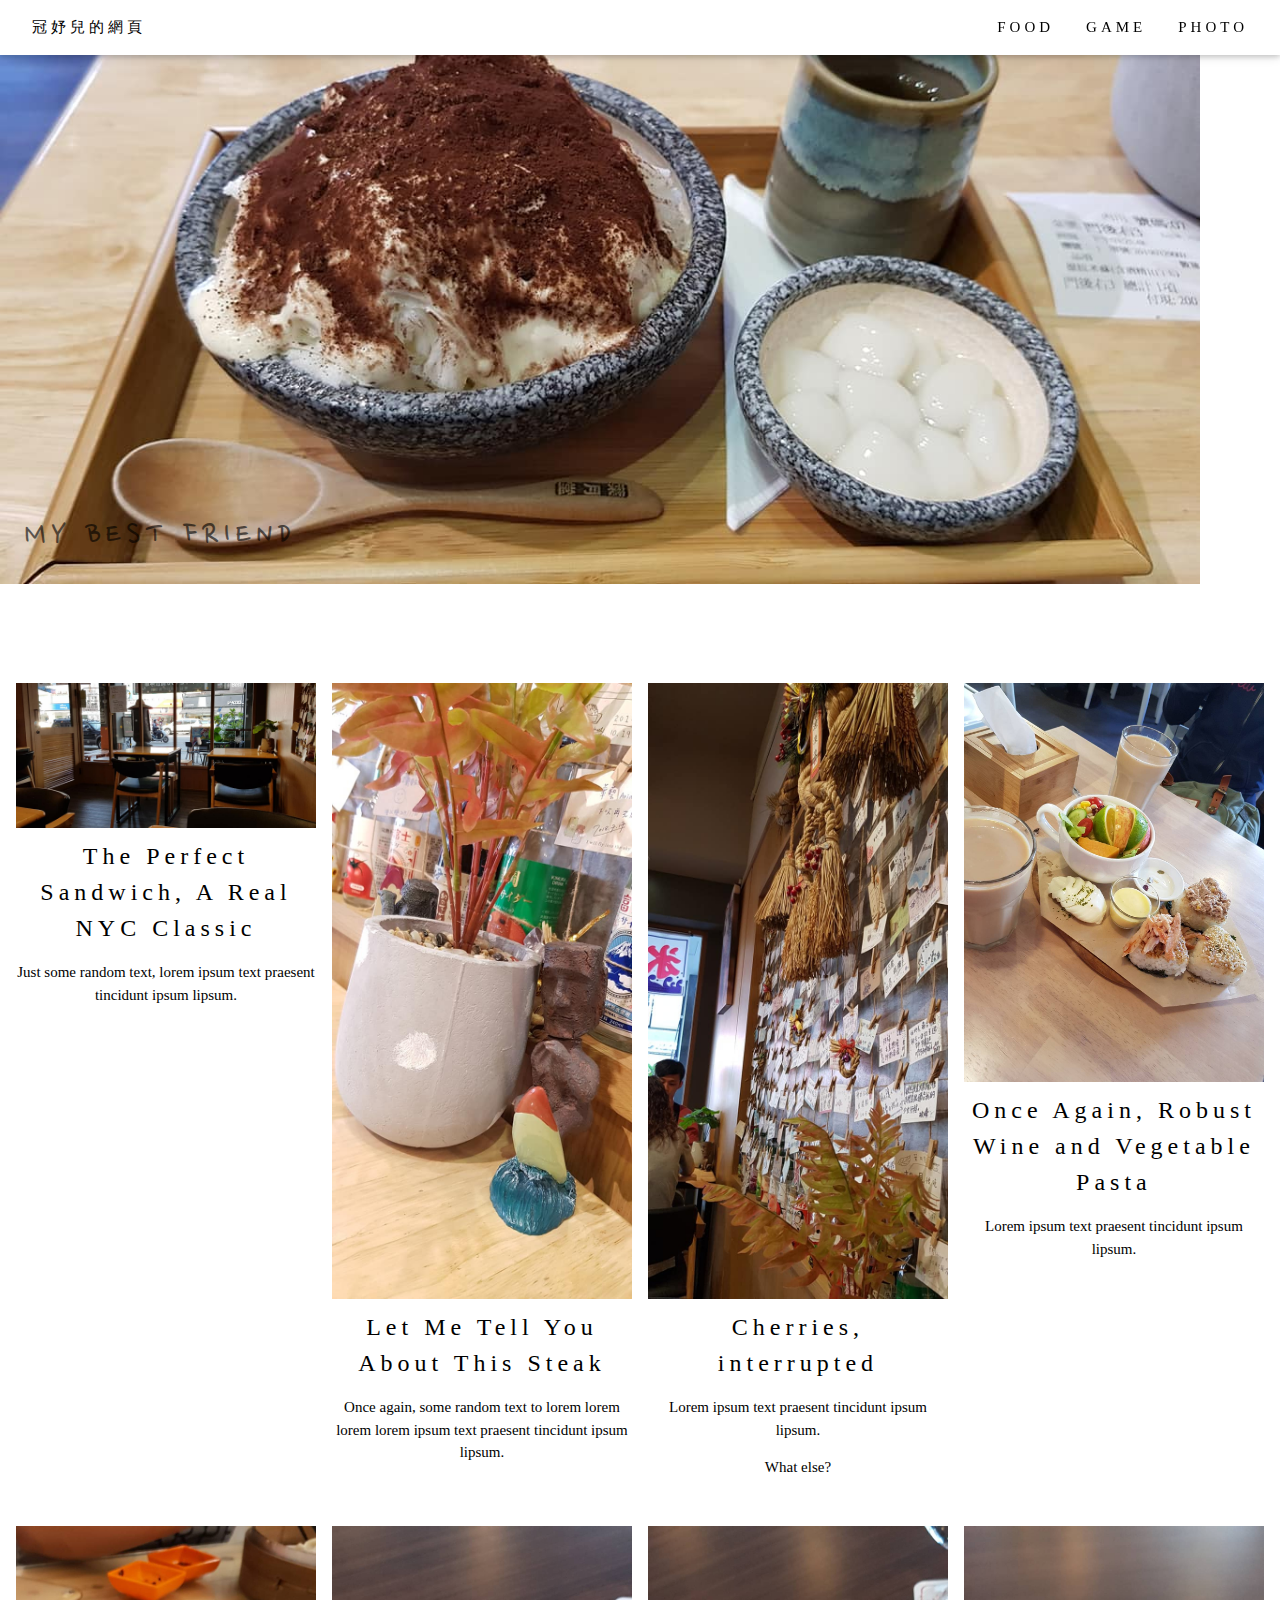
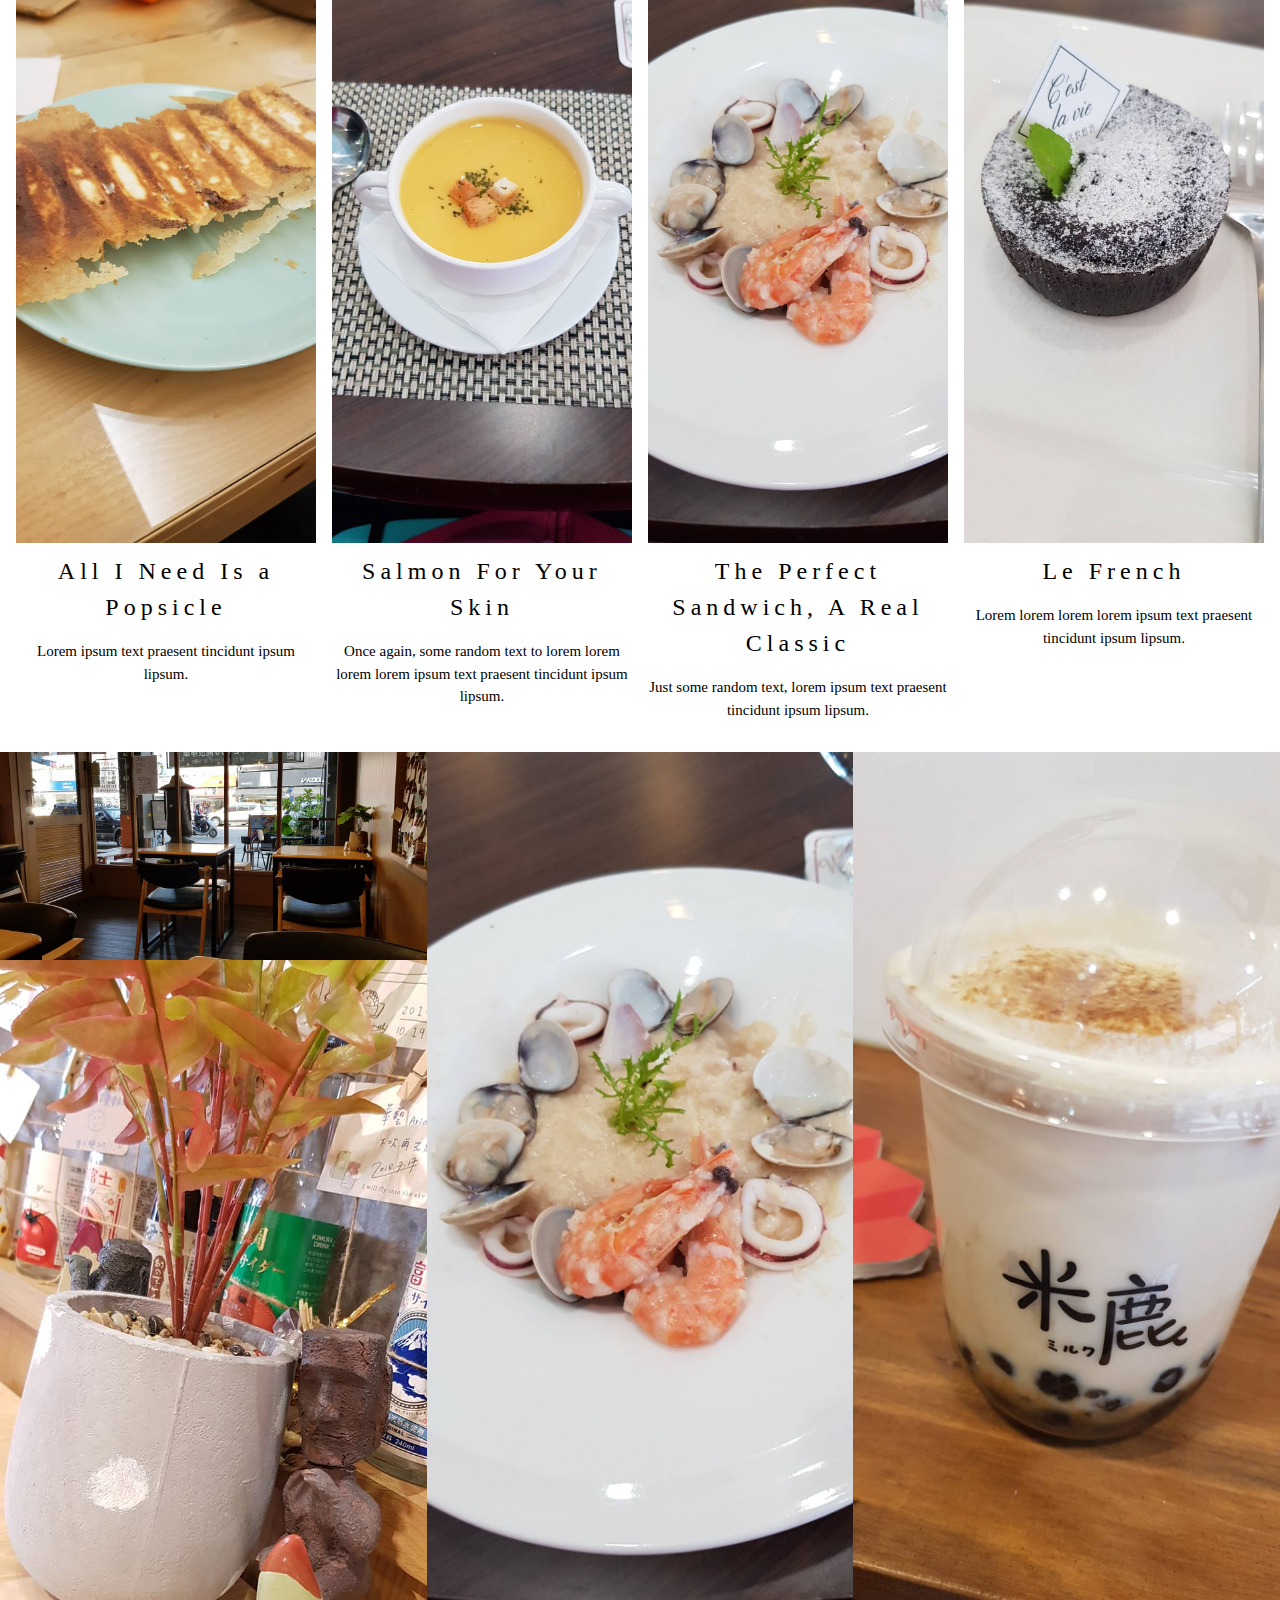
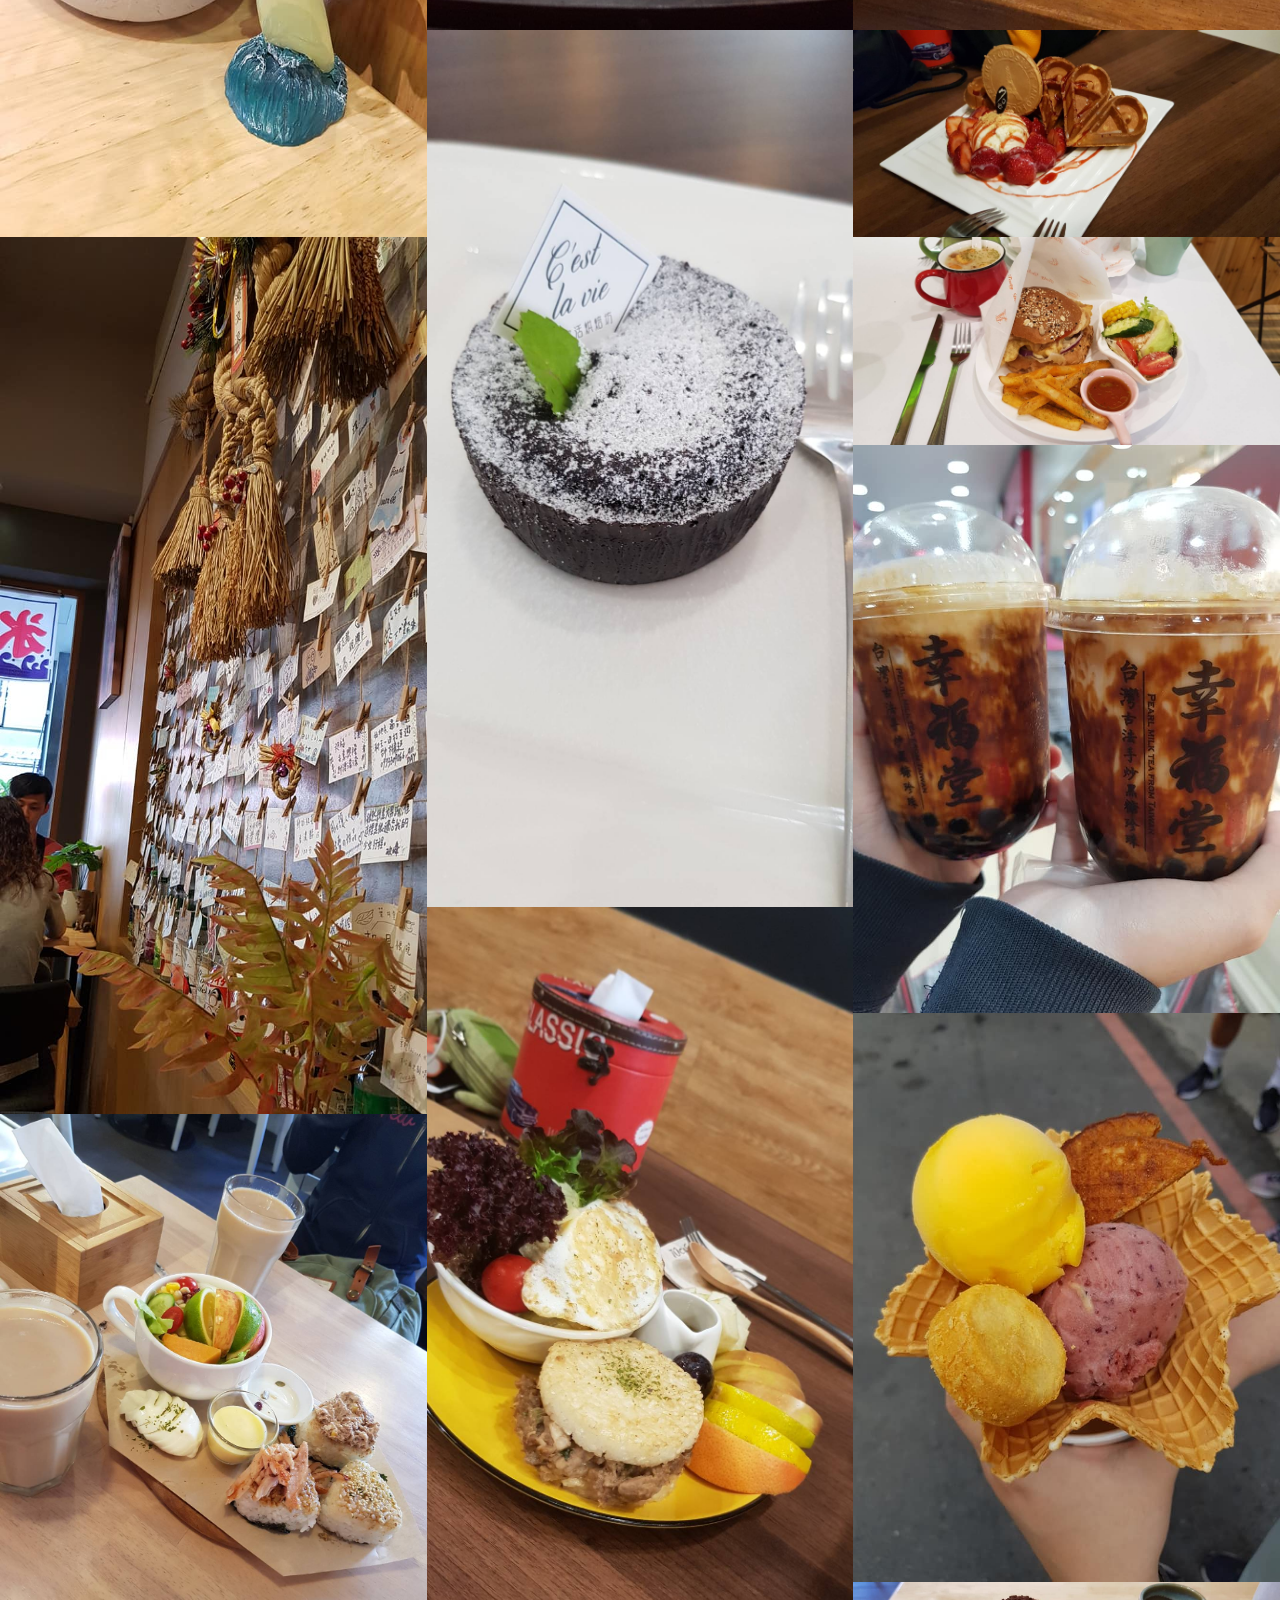
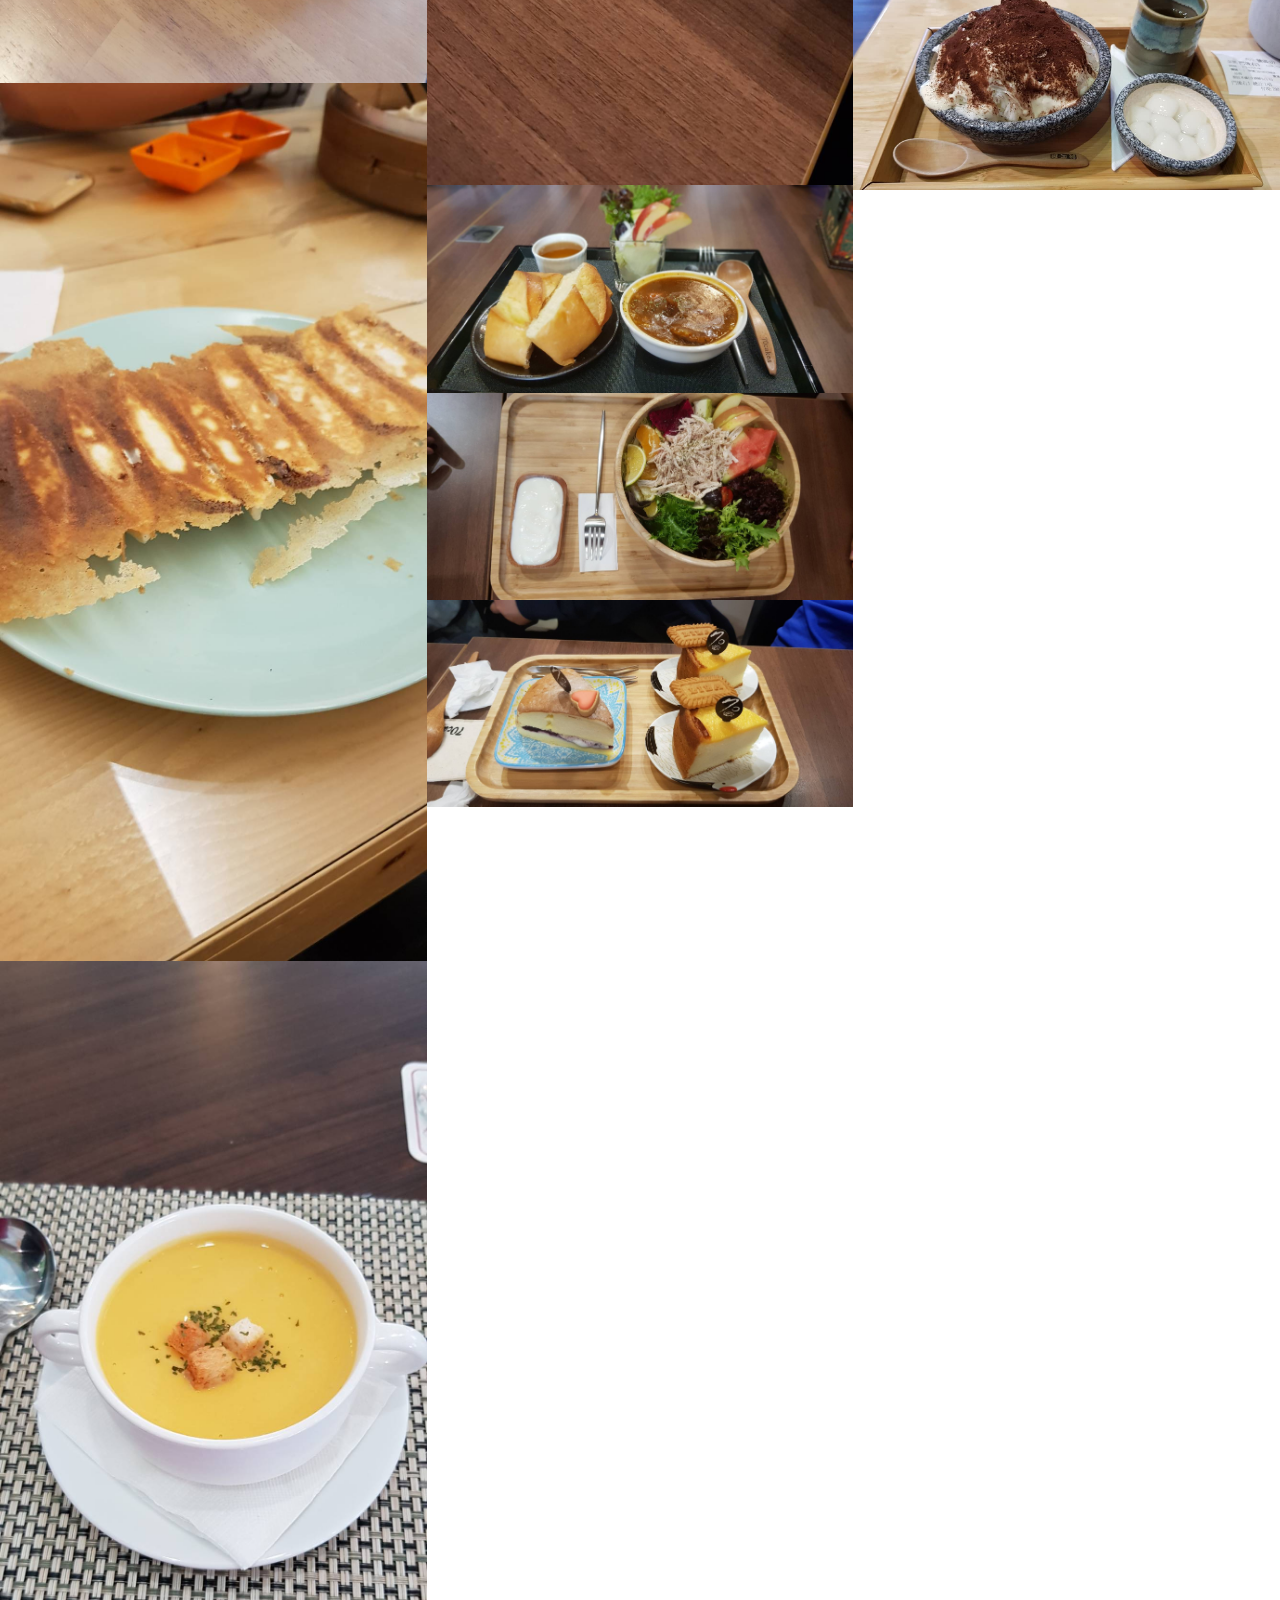
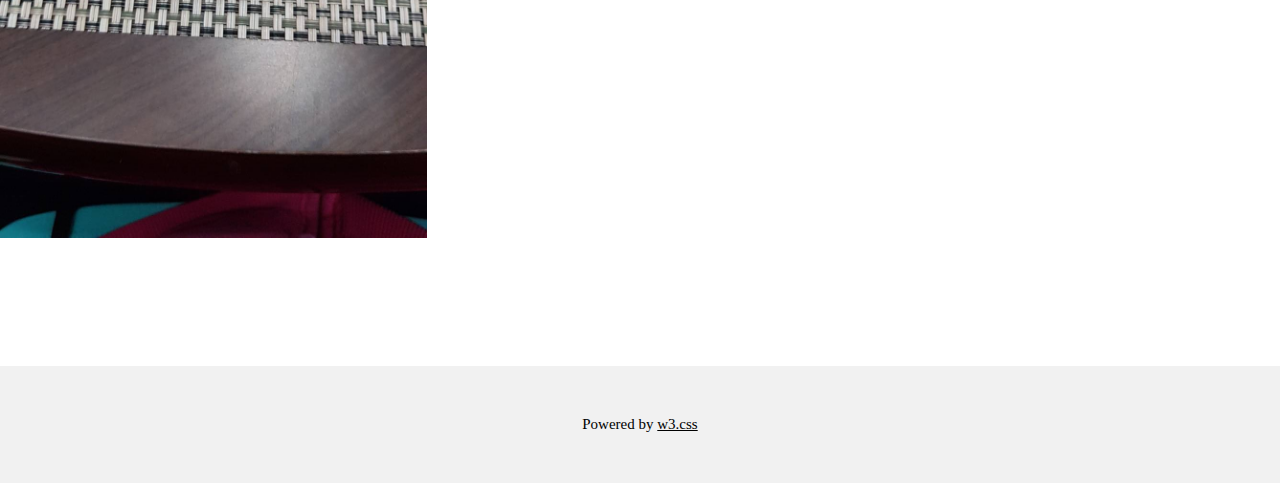
==== food.html @ 385ea684 "0604" ====
<!DOCTYPE html>
<html>
<title>冠妤兒的網頁</title>
<meta charset="UTF-8">
<meta name="viewport" content="width=device-width, initial-scale=1">
<link href="https://fonts.googleapis.com/css?family=Nanum+Pen+Script" rel="stylesheet">

<link rel="stylesheet" href="css/001.css">
<style>
    body {
        font-family: "Times New Roman", Georgia, Serif;
    }
    
    h1,
    h2,
    h3,
    h4,
    h5,
    h6 {
        font-family: "Playfair Display";
        letter-spacing: 5px;
    }
    
    h1 {
        font-family: 'Nanum Pen Script', cursive;
        font-size: 50px;
        text-transform: uppercase;
        text-align: left
    }
    
    h5 {
        font-family: 'Nanum Pen Script', cursive;
        font-size: 30px;
        text-transform: uppercase;
        text-align: left
    }
</style>

<body>

    <!-- Navbar (sit on top) -->
    <div class="w3-top">
        <div class="w3-bar w3-white w3-padding w3-card" style="letter-spacing:4px;">
            <a href="index.html" class="w3-bar-item w3-button">冠妤兒的網頁</a>
            <!-- Right-sided navbar links. Hide them on small screens -->
            <div class="w3-right w3-hide-small">
                <a href="tryw3css_templates_gourmet_catering.htm#about" class="w3-bar-item w3-button">FOOD</a>
                <a href="game.html" class="w3-bar-item w3-button">GAME</a>
                <a href="photo.html" class="w3-bar-item w3-button">PHOTO</a>
            </div>
        </div>
    </div>

    <!-- Header -->
    <header class="w3-display-container w3-content w3-wide" style="max-width:1600px;min-width:500px" id="home">
        <img class="w3-image" src="image/01.jpg" alt="my best friend" width="1200" height="600">
        <div class="w3-display-bottomleft w3-padding-large w3-opacity">
            <h1 class="w3-xxlarge">My best friend</h1>
        </div>
    </header>

    <!-- Overlay effect when opening sidebar on small screens -->
    <div class="w3-overlay w3-animate-opacity" onclick="w3_close()" style="cursor:pointer" title="close side menu" id="myOverlay"></div>

    <!-- !PAGE CONTENT! -->
    <div class="w3-main w3-content" style="max-width:1600px;margin-top:83px">


        <!-- First Photo Grid-->
        <div class="w3-row-padding w3-padding-16 w3-center" id="food">
            <div class="w3-quarter">
                <img src="image/03.jpg" alt="Sandwich" style="width:100%">
                <h3>The Perfect Sandwich, A Real NYC Classic</h3>
                <p>Just some random text, lorem ipsum text praesent tincidunt ipsum lipsum.</p>
            </div>
            <div class="w3-quarter">
                <img src="image/04.jpg" alt="Steak" style="width:100%">
                <h3>Let Me Tell You About This Steak</h3>
                <p>Once again, some random text to lorem lorem lorem lorem ipsum text praesent tincidunt ipsum lipsum.</p>
            </div>
            <div class="w3-quarter">
                <img src="image/05.jpg" alt="Cherries" style="width:100%">
                <h3>Cherries, interrupted</h3>
                <p>Lorem ipsum text praesent tincidunt ipsum lipsum.</p>
                <p>What else?</p>
            </div>
            <div class="w3-quarter">
                <img src="image/06.jpg" alt="Pasta and Wine" style="width:100%">
                <h3>Once Again, Robust Wine and Vegetable Pasta</h3>
                <p>Lorem ipsum text praesent tincidunt ipsum lipsum.</p>
            </div>
        </div>

        <!-- Second Photo Grid-->
        <div class="w3-row-padding w3-padding-16 w3-center">
            <div class="w3-quarter">
                <img src="image/07.jpg" alt="Popsicle" style="width:100%">
                <h3>All I Need Is a Popsicle</h3>
                <p>Lorem ipsum text praesent tincidunt ipsum lipsum.</p>
            </div>
            <div class="w3-quarter">
                <img src="image/09.jpg" alt="Salmon" style="width:100%">
                <h3>Salmon For Your Skin</h3>
                <p>Once again, some random text to lorem lorem lorem lorem ipsum text praesent tincidunt ipsum lipsum.</p>
            </div>
            <div class="w3-quarter">
                <img src="image/10.jpg" alt="Sandwich" style="width:100%">
                <h3>The Perfect Sandwich, A Real Classic</h3>
                <p>Just some random text, lorem ipsum text praesent tincidunt ipsum lipsum.</p>
            </div>
            <div class="w3-quarter">
                <img src="image/11.jpg" alt="Croissant" style="width:100%">
                <h3>Le French</h3>
                <p>Lorem lorem lorem lorem ipsum text praesent tincidunt ipsum lipsum.</p>
            </div>
        </div>


        <!-- Photo Grid -->
        <div class="w3-row" id="myGrid" style="margin-bottom:128px">
            <div class="w3-third">
                <img src="image/03.jpg" style="width:100%">
                <img src="image/04.jpg" style="width:100%">
                <img src="image/05.jpg" style="width:100%">
                <img src="image/06.jpg" style="width:100%">
                <img src="image/07.jpg" style="width:100%">
                <img src="image/09.jpg" style="width:100%">
            </div>

            <div class="w3-third">
                <img src="image/10.jpg" style="width:100%">
                <img src="image/11.jpg" style="width:100%">
                <img src="image/12.jpg" style="width:100%">
                <img src="image/13.jpg" style="width:100%">
                <img src="image/14.jpg" style="width:100%">
                <img src="image/15.jpg" style="width:100%">
            </div>

            <div class="w3-third">
                <img src="image/16.jpg" style="width:100%">
                <img src="image/17.jpg" style="width:100%">
                <img src="image/18.jpg" style="width:100%">
                <img src="image/2.jpg" style="width:100%">
                <img src="image/1.jpg" style="width:100%">
                <img src="image/01.jpg" style="width:100%">
            </div>
        </div>






        <!-- End page content -->
    </div>

    <!-- Footer -->
    <footer class="w3-center w3-light-grey w3-padding-32">
        <p>Powered by <a href="default.htm" title="W3.CSS" target="_blank" class="w3-hover-text-green">w3.css</a></p>
    </footer>

</body>

</html>
---- css/001.css ----
/* W3.CSS 4.10 February 2018 by Jan Egil and Borge Refsnes */

html {
    box-sizing: border-box
}

*,
*:before,
*:after {
    box-sizing: inherit
}


/* Extract from normalize.css by Nicolas Gallagher and Jonathan Neal git.io/normalize */

html {
    -ms-text-size-adjust: 100%;
    -webkit-text-size-adjust: 100%
}

body {
    margin: 0
}

article,
aside,
details,
figcaption,
figure,
footer,
header,
main,
menu,
nav,
section,
summary {
    display: block
}

audio,
canvas,
progress,
video {
    display: inline-block
}

progress {
    vertical-align: baseline
}

audio:not([controls]) {
    display: none;
    height: 0
}

[hidden],
template {
    display: none
}

a {
    background-color: transparent;
    -webkit-text-decoration-skip: objects
}

a:active,
a:hover {
    outline-width: 0
}

abbr[title] {
    border-bottom: none;
    text-decoration: underline;
    text-decoration: underline dotted
}

dfn {
    font-style: italic
}

mark {
    background: #ff0;
    color: #000
}

small {
    font-size: 80%
}

sub,
sup {
    font-size: 75%;
    line-height: 0;
    position: relative;
    vertical-align: baseline
}

sub {
    bottom: -0.25em
}

sup {
    top: -0.5em
}

figure {
    margin: 1em 40px
}

img {
    border-style: none
}

svg:not(:root) {
    overflow: hidden
}

code,
kbd,
pre,
samp {
    font-family: monospace, monospace;
    font-size: 1em
}

hr {
    box-sizing: content-box;
    height: 0;
    overflow: visible
}

button,
input,
select,
textarea {
    font: inherit;
    margin: 0
}

optgroup {
    font-weight: bold
}

button,
input {
    overflow: visible
}

button,
select {
    text-transform: none
}

button,
html [type=button],
[type=reset],
[type=submit] {
    -webkit-appearance: button
}

button::-moz-focus-inner,
[type=button]::-moz-focus-inner,
[type=reset]::-moz-focus-inner,
[type=submit]::-moz-focus-inner {
    border-style: none;
    padding: 0
}

button:-moz-focusring,
[type=button]:-moz-focusring,
[type=reset]:-moz-focusring,
[type=submit]:-moz-focusring {
    outline: 1px dotted ButtonText
}

fieldset {
    border: 1px solid #c0c0c0;
    margin: 0 2px;
    padding: .35em .625em .75em
}

legend {
    color: inherit;
    display: table;
    max-width: 100%;
    padding: 0;
    white-space: normal
}

textarea {
    overflow: auto
}

[type=checkbox],
[type=radio] {
    padding: 0
}

[type=number]::-webkit-inner-spin-button,
[type=number]::-webkit-outer-spin-button {
    height: auto
}

[type=search] {
    -webkit-appearance: textfield;
    outline-offset: -2px
}

[type=search]::-webkit-search-cancel-button,
[type=search]::-webkit-search-decoration {
    -webkit-appearance: none
}

::-webkit-input-placeholder {
    color: inherit;
    opacity: 0.54
}

::-webkit-file-upload-button {
    -webkit-appearance: button;
    font: inherit
}


/* End extract */

html,
body {
    font-family: Verdana, sans-serif;
    font-size: 15px;
    line-height: 1.5
}

html {
    overflow-x: hidden
}

h1 {
    font-size: 36px
}

h2 {
    font-size: 30px
}

h3 {
    font-size: 24px
}

h4 {
    font-size: 20px
}

h5 {
    font-size: 18px
}

h6 {
    font-size: 16px
}

.w3-serif {
    font-family: serif
}

h1,
h2,
h3,
h4,
h5,
h6 {
    font-family: "Segoe UI", Arial, sans-serif;
    font-weight: 400;
    margin: 10px 0
}

.w3-wide {
    letter-spacing: 4px
}

hr {
    border: 0;
    border-top: 1px solid #eee;
    margin: 20px 0
}

.w3-image {
    max-width: 100%;
    height: auto
}

img {
    vertical-align: middle
}

a {
    color: inherit
}

.w3-table,
.w3-table-all {
    border-collapse: collapse;
    border-spacing: 0;
    width: 100%;
    display: table
}

.w3-table-all {
    border: 1px solid #ccc
}

.w3-bordered tr,
.w3-table-all tr {
    border-bottom: 1px solid #ddd
}

.w3-striped tbody tr:nth-child(even) {
    background-color: #f1f1f1
}

.w3-table-all tr:nth-child(odd) {
    background-color: #fff
}

.w3-table-all tr:nth-child(even) {
    background-color: #f1f1f1
}

.w3-hoverable tbody tr:hover,
.w3-ul.w3-hoverable li:hover {
    background-color: #ccc
}

.w3-centered tr th,
.w3-centered tr td {
    text-align: center
}

.w3-table td,
.w3-table th,
.w3-table-all td,
.w3-table-all th {
    padding: 8px 8px;
    display: table-cell;
    text-align: left;
    vertical-align: top
}

.w3-table th:first-child,
.w3-table td:first-child,
.w3-table-all th:first-child,
.w3-table-all td:first-child {
    padding-left: 16px
}

.w3-btn,
.w3-button {
    border: none;
    display: inline-block;
    padding: 8px 16px;
    vertical-align: middle;
    overflow: hidden;
    text-decoration: none;
    color: inherit;
    background-color: inherit;
    text-align: center;
    cursor: pointer;
    white-space: nowrap
}

.w3-btn:hover {
    box-shadow: 0 8px 16px 0 rgba(0, 0, 0, 0.2), 0 6px 20px 0 rgba(0, 0, 0, 0.19)
}

.w3-btn,
.w3-button {
    -webkit-touch-callout: none;
    -webkit-user-select: none;
    -khtml-user-select: none;
    -moz-user-select: none;
    -ms-user-select: none;
    user-select: none
}

.w3-disabled,
.w3-btn:disabled,
.w3-button:disabled {
    cursor: not-allowed;
    opacity: 0.3
}

.w3-disabled *,
:disabled * {
    pointer-events: none
}

.w3-btn.w3-disabled:hover,
.w3-btn:disabled:hover {
    box-shadow: none
}

.w3-badge,
.w3-tag {
    background-color: #000;
    color: #fff;
    display: inline-block;
    padding-left: 8px;
    padding-right: 8px;
    text-align: center
}

.w3-badge {
    border-radius: 50%
}

.w3-ul {
    list-style-type: none;
    padding: 0;
    margin: 0
}

.w3-ul li {
    padding: 8px 16px;
    border-bottom: 1px solid #ddd
}

.w3-ul li:last-child {
    border-bottom: none
}

.w3-tooltip,
.w3-display-container {
    position: relative
}

.w3-tooltip .w3-text {
    display: none
}

.w3-tooltip:hover .w3-text {
    display: inline-block
}

.w3-ripple:active {
    opacity: 0.5
}

.w3-ripple {
    transition: opacity 0s
}

.w3-input {
    padding: 8px;
    display: block;
    border: none;
    border-bottom: 1px solid #ccc;
    width: 100%
}

.w3-select {
    padding: 9px 0;
    width: 100%;
    border: none;
    border-bottom: 1px solid #ccc
}

.w3-dropdown-click,
.w3-dropdown-hover {
    position: relative;
    display: inline-block;
    cursor: pointer
}

.w3-dropdown-hover:hover .w3-dropdown-content {
    display: block
}

.w3-dropdown-hover:first-child,
.w3-dropdown-click:hover {
    background-color: #ccc;
    color: #000
}

.w3-dropdown-hover:hover>.w3-button:first-child,
.w3-dropdown-click:hover>.w3-button:first-child {
    background-color: #ccc;
    color: #000
}

.w3-dropdown-content {
    cursor: auto;
    color: #000;
    background-color: #fff;
    display: none;
    position: absolute;
    min-width: 160px;
    margin: 0;
    padding: 0;
    z-index: 1
}

.w3-check,
.w3-radio {
    width: 24px;
    height: 24px;
    position: relative;
    top: 6px
}

.w3-sidebar {
    height: 100%;
    width: 200px;
    background-color: #fff;
    position: fixed!important;
    z-index: 1;
    overflow: auto
}

.w3-bar-block .w3-dropdown-hover,
.w3-bar-block .w3-dropdown-click {
    width: 100%
}

.w3-bar-block .w3-dropdown-hover .w3-dropdown-content,
.w3-bar-block .w3-dropdown-click .w3-dropdown-content {
    min-width: 100%
}

.w3-bar-block .w3-dropdown-hover .w3-button,
.w3-bar-block .w3-dropdown-click .w3-button {
    width: 100%;
    text-align: left;
    padding: 8px 16px
}

.w3-main,
#main {
    transition: margin-left .4s
}

.w3-modal {
    z-index: 3;
    display: none;
    padding-top: 100px;
    position: fixed;
    left: 0;
    top: 0;
    width: 100%;
    height: 100%;
    overflow: auto;
    background-color: rgb(0, 0, 0);
    background-color: rgba(0, 0, 0, 0.4)
}

.w3-modal-content {
    margin: auto;
    background-color: #fff;
    position: relative;
    padding: 0;
    outline: 0;
    width: 600px
}

.w3-bar {
    width: 100%;
    overflow: hidden
}

.w3-center .w3-bar {
    display: inline-block;
    width: auto
}

.w3-bar .w3-bar-item {
    padding: 8px 16px;
    float: left;
    width: auto;
    border: none;
    display: block;
    outline: 0
}

.w3-bar .w3-dropdown-hover,
.w3-bar .w3-dropdown-click {
    position: static;
    float: left
}

.w3-bar .w3-button {
    white-space: normal
}

.w3-bar-block .w3-bar-item {
    width: 100%;
    display: block;
    padding: 8px 16px;
    text-align: left;
    border: none;
    white-space: normal;
    float: none;
    outline: 0
}

.w3-bar-block.w3-center .w3-bar-item {
    text-align: center
}

.w3-block {
    display: block;
    width: 100%
}

.w3-responsive {
    display: block;
    overflow-x: auto
}

.w3-container:after,
.w3-container:before,
.w3-panel:after,
.w3-panel:before,
.w3-row:after,
.w3-row:before,
.w3-row-padding:after,
.w3-row-padding:before,
.w3-cell-row:before,
.w3-cell-row:after,
.w3-clear:after,
.w3-clear:before,
.w3-bar:before,
.w3-bar:after {
    content: "";
    display: table;
    clear: both
}

.w3-col,
.w3-half,
.w3-third,
.w3-twothird,
.w3-threequarter,
.w3-quarter {
    float: left;
    width: 100%
}

.w3-col.s1 {
    width: 8.33333%
}

.w3-col.s2 {
    width: 16.66666%
}

.w3-col.s3 {
    width: 24.99999%
}

.w3-col.s4 {
    width: 33.33333%
}

.w3-col.s5 {
    width: 41.66666%
}

.w3-col.s6 {
    width: 49.99999%
}

.w3-col.s7 {
    width: 58.33333%
}

.w3-col.s8 {
    width: 66.66666%
}

.w3-col.s9 {
    width: 74.99999%
}

.w3-col.s10 {
    width: 83.33333%
}

.w3-col.s11 {
    width: 91.66666%
}

.w3-col.s12 {
    width: 99.99999%
}

@media (min-width:601px) {
    .w3-col.m1 {
        width: 8.33333%
    }
    .w3-col.m2 {
        width: 16.66666%
    }
    .w3-col.m3,
    .w3-quarter {
        width: 24.99999%
    }
    .w3-col.m4,
    .w3-third {
        width: 33.33333%
    }
    .w3-col.m5 {
        width: 41.66666%
    }
    .w3-col.m6,
    .w3-half {
        width: 49.99999%
    }
    .w3-col.m7 {
        width: 58.33333%
    }
    .w3-col.m8,
    .w3-twothird {
        width: 66.66666%
    }
    .w3-col.m9,
    .w3-threequarter {
        width: 74.99999%
    }
    .w3-col.m10 {
        width: 83.33333%
    }
    .w3-col.m11 {
        width: 91.66666%
    }
    .w3-col.m12 {
        width: 99.99999%
    }
}

@media (min-width:993px) {
    .w3-col.l1 {
        width: 8.33333%
    }
    .w3-col.l2 {
        width: 16.66666%
    }
    .w3-col.l3 {
        width: 24.99999%
    }
    .w3-col.l4 {
        width: 33.33333%
    }
    .w3-col.l5 {
        width: 41.66666%
    }
    .w3-col.l6 {
        width: 49.99999%
    }
    .w3-col.l7 {
        width: 58.33333%
    }
    .w3-col.l8 {
        width: 66.66666%
    }
    .w3-col.l9 {
        width: 74.99999%
    }
    .w3-col.l10 {
        width: 83.33333%
    }
    .w3-col.l11 {
        width: 91.66666%
    }
    .w3-col.l12 {
        width: 99.99999%
    }
}

.w3-content {
    max-width: 980px;
    margin: auto
}

.w3-rest {
    overflow: hidden
}

.w3-cell-row {
    display: table;
    width: 100%
}

.w3-cell {
    display: table-cell
}

.w3-cell-top {
    vertical-align: top
}

.w3-cell-middle {
    vertical-align: middle
}

.w3-cell-bottom {
    vertical-align: bottom
}

.w3-hide {
    display: none!important
}

.w3-show-block,
.w3-show {
    display: block!important
}

.w3-show-inline-block {
    display: inline-block!important
}

@media (max-width:600px) {
    .w3-modal-content {
        margin: 0 10px;
        width: auto!important
    }
    .w3-modal {
        padding-top: 30px
    }
    .w3-dropdown-hover.w3-mobile .w3-dropdown-content,
    .w3-dropdown-click.w3-mobile .w3-dropdown-content {
        position: relative
    }
    .w3-hide-small {
        display: none!important
    }
    .w3-mobile {
        display: block;
        width: 100%!important
    }
    .w3-bar-item.w3-mobile,
    .w3-dropdown-hover.w3-mobile,
    .w3-dropdown-click.w3-mobile {
        text-align: center
    }
    .w3-dropdown-hover.w3-mobile,
    .w3-dropdown-hover.w3-mobile .w3-btn,
    .w3-dropdown-hover.w3-mobile .w3-button,
    .w3-dropdown-click.w3-mobile,
    .w3-dropdown-click.w3-mobile .w3-btn,
    .w3-dropdown-click.w3-mobile .w3-button {
        width: 100%
    }
}

@media (max-width:768px) {
    .w3-modal-content {
        width: 500px
    }
    .w3-modal {
        padding-top: 50px
    }
}

@media (min-width:993px) {
    .w3-modal-content {
        width: 900px
    }
    .w3-hide-large {
        display: none!important
    }
    .w3-sidebar.w3-collapse {
        display: block!important
    }
}

@media (max-width:992px) and (min-width:601px) {
    .w3-hide-medium {
        display: none!important
    }
}

@media (max-width:992px) {
    .w3-sidebar.w3-collapse {
        display: none
    }
    .w3-main {
        margin-left: 0!important;
        margin-right: 0!important
    }
}

.w3-top,
.w3-bottom {
    position: fixed;
    width: 100%;
    z-index: 1
}

.w3-top {
    top: 0
}

.w3-bottom {
    bottom: 0
}

.w3-overlay {
    position: fixed;
    display: none;
    width: 100%;
    height: 100%;
    top: 0;
    left: 0;
    right: 0;
    bottom: 0;
    background-color: rgba(0, 0, 0, 0.5);
    z-index: 2
}

.w3-display-topleft {
    position: absolute;
    left: 0;
    top: 0
}

.w3-display-topright {
    position: absolute;
    right: 0;
    top: 0
}

.w3-display-bottomleft {
    position: absolute;
    left: 0;
    bottom: 0
}

.w3-display-bottomright {
    position: absolute;
    right: 0;
    bottom: 0
}

.w3-display-middle {
    position: absolute;
    top: 50%;
    left: 50%;
    transform: translate(-50%, -50%);
    -ms-transform: translate(-50%, -50%)
}

.w3-display-left {
    position: absolute;
    top: 50%;
    left: 0%;
    transform: translate(0%, -50%);
    -ms-transform: translate(-0%, -50%)
}

.w3-display-right {
    position: absolute;
    top: 50%;
    right: 0%;
    transform: translate(0%, -50%);
    -ms-transform: translate(0%, -50%)
}

.w3-display-topmiddle {
    position: absolute;
    left: 50%;
    top: 0;
    transform: translate(-50%, 0%);
    -ms-transform: translate(-50%, 0%)
}

.w3-display-bottommiddle {
    position: absolute;
    left: 50%;
    bottom: 0;
    transform: translate(-50%, 0%);
    -ms-transform: translate(-50%, 0%)
}

.w3-display-container:hover .w3-display-hover {
    display: block
}

.w3-display-container:hover span.w3-display-hover {
    display: inline-block
}

.w3-display-hover {
    display: none
}

.w3-display-position {
    position: absolute
}

.w3-circle {
    border-radius: 50%
}

.w3-round-small {
    border-radius: 2px
}

.w3-round,
.w3-round-medium {
    border-radius: 4px
}

.w3-round-large {
    border-radius: 8px
}

.w3-round-xlarge {
    border-radius: 16px
}

.w3-round-xxlarge {
    border-radius: 32px
}

.w3-row-padding,
.w3-row-padding>.w3-half,
.w3-row-padding>.w3-third,
.w3-row-padding>.w3-twothird,
.w3-row-padding>.w3-threequarter,
.w3-row-padding>.w3-quarter,
.w3-row-padding>.w3-col {
    padding: 0 8px
}

.w3-container,
.w3-panel {
    padding: 0.01em 16px
}

.w3-panel {
    margin-top: 16px;
    margin-bottom: 16px
}

.w3-code,
.w3-codespan {
    font-family: Consolas, "courier new";
    font-size: 16px
}

.w3-code {
    width: auto;
    background-color: #fff;
    padding: 8px 12px;
    border-left: 4px solid #4CAF50;
    word-wrap: break-word
}

.w3-codespan {
    color: crimson;
    background-color: #f1f1f1;
    padding-left: 4px;
    padding-right: 4px;
    font-size: 110%
}

.w3-card,
.w3-card-2 {
    box-shadow: 0 2px 5px 0 rgba(0, 0, 0, 0.16), 0 2px 10px 0 rgba(0, 0, 0, 0.12)
}

.w3-card-4,
.w3-hover-shadow:hover {
    box-shadow: 0 4px 10px 0 rgba(0, 0, 0, 0.2), 0 4px 20px 0 rgba(0, 0, 0, 0.19)
}

.w3-spin {
    animation: w3-spin 2s infinite linear
}

@keyframes w3-spin {
    0% {
        transform: rotate(0deg)
    }
    100% {
        transform: rotate(359deg)
    }
}

.w3-animate-fading {
    animation: fading 10s infinite
}

@keyframes fading {
    0% {
        opacity: 0
    }
    50% {
        opacity: 1
    }
    100% {
        opacity: 0
    }
}

.w3-animate-opacity {
    animation: opac 0.8s
}

@keyframes opac {
    from {
        opacity: 0
    }
    to {
        opacity: 1
    }
}

.w3-animate-top {
    position: relative;
    animation: animatetop 0.4s
}

@keyframes animatetop {
    from {
        top: -300px;
        opacity: 0
    }
    to {
        top: 0;
        opacity: 1
    }
}

.w3-animate-left {
    position: relative;
    animation: animateleft 0.4s
}

@keyframes animateleft {
    from {
        left: -300px;
        opacity: 0
    }
    to {
        left: 0;
        opacity: 1
    }
}

.w3-animate-right {
    position: relative;
    animation: animateright 0.4s
}

@keyframes animateright {
    from {
        right: -300px;
        opacity: 0
    }
    to {
        right: 0;
        opacity: 1
    }
}

.w3-animate-bottom {
    position: relative;
    animation: animatebottom 0.4s
}

@keyframes animatebottom {
    from {
        bottom: -300px;
        opacity: 0
    }
    to {
        bottom: 0;
        opacity: 1
    }
}

.w3-animate-zoom {
    animation: animatezoom 0.6s
}

@keyframes animatezoom {
    from {
        transform: scale(0)
    }
    to {
        transform: scale(1)
    }
}

.w3-animate-input {
    transition: width 0.4s ease-in-out
}

.w3-animate-input:focus {
    width: 100%!important
}

.w3-opacity,
.w3-hover-opacity:hover {
    opacity: 0.60
}

.w3-opacity-off,
.w3-hover-opacity-off:hover {
    opacity: 1
}

.w3-opacity-max {
    opacity: 0.25
}

.w3-opacity-min {
    opacity: 0.75
}

.w3-greyscale-max,
.w3-grayscale-max,
.w3-hover-greyscale:hover,
.w3-hover-grayscale:hover {
    filter: grayscale(100%)
}

.w3-greyscale,
.w3-grayscale {
    filter: grayscale(75%)
}

.w3-greyscale-min,
.w3-grayscale-min {
    filter: grayscale(50%)
}

.w3-sepia {
    filter: sepia(75%)
}

.w3-sepia-max,
.w3-hover-sepia:hover {
    filter: sepia(100%)
}

.w3-sepia-min {
    filter: sepia(50%)
}

.w3-tiny {
    font-size: 10px!important
}

.w3-small {
    font-size: 12px!important
}

.w3-medium {
    font-size: 15px!important
}

.w3-large {
    font-size: 18px!important
}

.w3-xlarge {
    font-size: 24px!important
}

.w3-xxlarge {
    font-size: 36px!important
}

.w3-xxxlarge {
    font-size: 48px!important
}

.w3-jumbo {
    font-size: 64px!important
}

.w3-left-align {
    text-align: left!important
}

.w3-right-align {
    text-align: right!important
}

.w3-justify {
    text-align: justify!important
}

.w3-center {
    text-align: center!important
}

.w3-border-0 {
    border: 0!important
}

.w3-border {
    border: 1px solid #ccc!important
}

.w3-border-top {
    border-top: 1px solid #ccc!important
}

.w3-border-bottom {
    border-bottom: 1px solid #ccc!important
}

.w3-border-left {
    border-left: 1px solid #ccc!important
}

.w3-border-right {
    border-right: 1px solid #ccc!important
}

.w3-topbar {
    border-top: 6px solid #ccc!important
}

.w3-bottombar {
    border-bottom: 6px solid #ccc!important
}

.w3-leftbar {
    border-left: 6px solid #ccc!important
}

.w3-rightbar {
    border-right: 6px solid #ccc!important
}

.w3-section,
.w3-code {
    margin-top: 16px!important;
    margin-bottom: 16px!important
}

.w3-margin {
    margin: 16px!important
}

.w3-margin-top {
    margin-top: 16px!important
}

.w3-margin-bottom {
    margin-bottom: 16px!important
}

.w3-margin-left {
    margin-left: 16px!important
}

.w3-margin-right {
    margin-right: 16px!important
}

.w3-padding-small {
    padding: 4px 8px!important
}

.w3-padding {
    padding: 8px 16px!important
}

.w3-padding-large {
    padding: 12px 24px!important
}

.w3-padding-16 {
    padding-top: 16px!important;
    padding-bottom: 16px!important
}

.w3-padding-24 {
    padding-top: 24px!important;
    padding-bottom: 24px!important
}

.w3-padding-32 {
    padding-top: 32px!important;
    padding-bottom: 32px!important
}

.w3-padding-48 {
    padding-top: 48px!important;
    padding-bottom: 48px!important
}

.w3-padding-64 {
    padding-top: 64px!important;
    padding-bottom: 64px!important
}

.w3-left {
    float: left!important
}

.w3-right {
    float: right!important
}

.w3-button:hover {
    color: #000!important;
    background-color: #ccc!important
}

.w3-transparent,
.w3-hover-none:hover {
    background-color: transparent!important
}

.w3-hover-none:hover {
    box-shadow: none!important
}


/* Colors */

.w3-amber,
.w3-hover-amber:hover {
    color: #000!important;
    background-color: #ffc107!important
}

.w3-aqua,
.w3-hover-aqua:hover {
    color: #000!important;
    background-color: #00ffff!important
}

.w3-blue,
.w3-hover-blue:hover {
    color: #fff!important;
    background-color: #2196F3!important
}

.w3-light-blue,
.w3-hover-light-blue:hover {
    color: #000!important;
    background-color: #87CEEB!important
}

.w3-brown,
.w3-hover-brown:hover {
    color: #fff!important;
    background-color: #795548!important
}

.w3-cyan,
.w3-hover-cyan:hover {
    color: #000!important;
    background-color: #00bcd4!important
}

.w3-blue-grey,
.w3-hover-blue-grey:hover,
.w3-blue-gray,
.w3-hover-blue-gray:hover {
    color: #fff!important;
    background-color: #607d8b!important
}

.w3-green,
.w3-hover-green:hover {
    color: #fff!important;
    background-color: #4CAF50!important
}

.w3-light-green,
.w3-hover-light-green:hover {
    color: #000!important;
    background-color: #8bc34a!important
}

.w3-indigo,
.w3-hover-indigo:hover {
    color: #fff!important;
    background-color: #3f51b5!important
}

.w3-khaki,
.w3-hover-khaki:hover {
    color: #000!important;
    background-color: #f0e68c!important
}

.w3-lime,
.w3-hover-lime:hover {
    color: #000!important;
    background-color: #cddc39!important
}

.w3-orange,
.w3-hover-orange:hover {
    color: #000!important;
    background-color: #ff9800!important
}

.w3-deep-orange,
.w3-hover-deep-orange:hover {
    color: #fff!important;
    background-color: #ff5722!important
}

.w3-pink,
.w3-hover-pink:hover {
    color: #fff!important;
    background-color: #e91e63!important
}

.w3-purple,
.w3-hover-purple:hover {
    color: #fff!important;
    background-color: #9c27b0!important
}

.w3-deep-purple,
.w3-hover-deep-purple:hover {
    color: #fff!important;
    background-color: #673ab7!important
}

.w3-red,
.w3-hover-red:hover {
    color: #fff!important;
    background-color: #f44336!important
}

.w3-sand,
.w3-hover-sand:hover {
    color: #000!important;
    background-color: #fdf5e6!important
}

.w3-teal,
.w3-hover-teal:hover {
    color: #fff!important;
    background-color: #009688!important
}

.w3-yellow,
.w3-hover-yellow:hover {
    color: #000!important;
    background-color: #ffeb3b!important
}

.w3-white,
.w3-hover-white:hover {
    color: #000!important;
    background-color: #fff!important
}

.w3-black,
.w3-hover-black:hover {
    color: #fff!important;
    background-color: #000!important
}

.w3-grey,
.w3-hover-grey:hover,
.w3-gray,
.w3-hover-gray:hover {
    color: #000!important;
    background-color: #9e9e9e!important
}

.w3-light-grey,
.w3-hover-light-grey:hover,
.w3-light-gray,
.w3-hover-light-gray:hover {
    color: #000!important;
    background-color: #f1f1f1!important
}

.w3-dark-grey,
.w3-hover-dark-grey:hover,
.w3-dark-gray,
.w3-hover-dark-gray:hover {
    color: #fff!important;
    background-color: #616161!important
}

.w3-pale-red,
.w3-hover-pale-red:hover {
    color: #000!important;
    background-color: #ffdddd!important
}

.w3-pale-green,
.w3-hover-pale-green:hover {
    color: #000!important;
    background-color: #ddffdd!important
}

.w3-pale-yellow,
.w3-hover-pale-yellow:hover {
    color: #000!important;
    background-color: #ffffcc!important
}

.w3-pale-blue,
.w3-hover-pale-blue:hover {
    color: #000!important;
    background-color: #ddffff!important
}

.w3-text-amber,
.w3-hover-text-amber:hover {
    color: #ffc107!important
}

.w3-text-aqua,
.w3-hover-text-aqua:hover {
    color: #00ffff!important
}

.w3-text-blue,
.w3-hover-text-blue:hover {
    color: #2196F3!important
}

.w3-text-light-blue,
.w3-hover-text-light-blue:hover {
    color: #87CEEB!important
}

.w3-text-brown,
.w3-hover-text-brown:hover {
    color: #795548!important
}

.w3-text-cyan,
.w3-hover-text-cyan:hover {
    color: #00bcd4!important
}

.w3-text-blue-grey,
.w3-hover-text-blue-grey:hover,
.w3-text-blue-gray,
.w3-hover-text-blue-gray:hover {
    color: #607d8b!important
}

.w3-text-green,
.w3-hover-text-green:hover {
    color: #4CAF50!important
}

.w3-text-light-green,
.w3-hover-text-light-green:hover {
    color: #8bc34a!important
}

.w3-text-indigo,
.w3-hover-text-indigo:hover {
    color: #3f51b5!important
}

.w3-text-khaki,
.w3-hover-text-khaki:hover {
    color: #b4aa50!important
}

.w3-text-lime,
.w3-hover-text-lime:hover {
    color: #cddc39!important
}

.w3-text-orange,
.w3-hover-text-orange:hover {
    color: #ff9800!important
}

.w3-text-deep-orange,
.w3-hover-text-deep-orange:hover {
    color: #ff5722!important
}

.w3-text-pink,
.w3-hover-text-pink:hover {
    color: #e91e63!important
}

.w3-text-purple,
.w3-hover-text-purple:hover {
    color: #9c27b0!important
}

.w3-text-deep-purple,
.w3-hover-text-deep-purple:hover {
    color: #673ab7!important
}

.w3-text-red,
.w3-hover-text-red:hover {
    color: #f44336!important
}

.w3-text-sand,
.w3-hover-text-sand:hover {
    color: #fdf5e6!important
}

.w3-text-teal,
.w3-hover-text-teal:hover {
    color: #009688!important
}

.w3-text-yellow,
.w3-hover-text-yellow:hover {
    color: #d2be0e!important
}

.w3-text-white,
.w3-hover-text-white:hover {
    color: #fff!important
}

.w3-text-black,
.w3-hover-text-black:hover {
    color: #000!important
}

.w3-text-grey,
.w3-hover-text-grey:hover,
.w3-text-gray,
.w3-hover-text-gray:hover {
    color: #757575!important
}

.w3-text-light-grey,
.w3-hover-text-light-grey:hover,
.w3-text-light-gray,
.w3-hover-text-light-gray:hover {
    color: #f1f1f1!important
}

.w3-text-dark-grey,
.w3-hover-text-dark-grey:hover,
.w3-text-dark-gray,
.w3-hover-text-dark-gray:hover {
    color: #3a3a3a!important
}

.w3-border-amber,
.w3-hover-border-amber:hover {
    border-color: #ffc107!important
}

.w3-border-aqua,
.w3-hover-border-aqua:hover {
    border-color: #00ffff!important
}

.w3-border-blue,
.w3-hover-border-blue:hover {
    border-color: #2196F3!important
}

.w3-border-light-blue,
.w3-hover-border-light-blue:hover {
    border-color: #87CEEB!important
}

.w3-border-brown,
.w3-hover-border-brown:hover {
    border-color: #795548!important
}

.w3-border-cyan,
.w3-hover-border-cyan:hover {
    border-color: #00bcd4!important
}

.w3-border-blue-grey,
.w3-hover-border-blue-grey:hover,
.w3-border-blue-gray,
.w3-hover-border-blue-gray:hover {
    border-color: #607d8b!important
}

.w3-border-green,
.w3-hover-border-green:hover {
    border-color: #4CAF50!important
}

.w3-border-light-green,
.w3-hover-border-light-green:hover {
    border-color: #8bc34a!important
}

.w3-border-indigo,
.w3-hover-border-indigo:hover {
    border-color: #3f51b5!important
}

.w3-border-khaki,
.w3-hover-border-khaki:hover {
    border-color: #f0e68c!important
}

.w3-border-lime,
.w3-hover-border-lime:hover {
    border-color: #cddc39!important
}

.w3-border-orange,
.w3-hover-border-orange:hover {
    border-color: #ff9800!important
}

.w3-border-deep-orange,
.w3-hover-border-deep-orange:hover {
    border-color: #ff5722!important
}

.w3-border-pink,
.w3-hover-border-pink:hover {
    border-color: #e91e63!important
}

.w3-border-purple,
.w3-hover-border-purple:hover {
    border-color: #9c27b0!important
}

.w3-border-deep-purple,
.w3-hover-border-deep-purple:hover {
    border-color: #673ab7!important
}

.w3-border-red,
.w3-hover-border-red:hover {
    border-color: #f44336!important
}

.w3-border-sand,
.w3-hover-border-sand:hover {
    border-color: #fdf5e6!important
}

.w3-border-teal,
.w3-hover-border-teal:hover {
    border-color: #009688!important
}

.w3-border-yellow,
.w3-hover-border-yellow:hover {
    border-color: #ffeb3b!important
}

.w3-border-white,
.w3-hover-border-white:hover {
    border-color: #fff!important
}

.w3-border-black,
.w3-hover-border-black:hover {
    border-color: #000!important
}

.w3-border-grey,
.w3-hover-border-grey:hover,
.w3-border-gray,
.w3-hover-border-gray:hover {
    border-color: #9e9e9e!important
}

.w3-border-light-grey,
.w3-hover-border-light-grey:hover,
.w3-border-light-gray,
.w3-hover-border-light-gray:hover {
    border-color: #f1f1f1!important
}

.w3-border-dark-grey,
.w3-hover-border-dark-grey:hover,
.w3-border-dark-gray,
.w3-hover-border-dark-gray:hover {
    border-color: #616161!important
}

.w3-border-pale-red,
.w3-hover-border-pale-red:hover {
    border-color: #ffe7e7!important
}

.w3-border-pale-green,
.w3-hover-border-pale-green:hover {
    border-color: #e7ffe7!important
}

.w3-border-pale-yellow,
.w3-hover-border-pale-yellow:hover {
    border-color: #ffffcc!important
}

.w3-border-pale-blue,
.w3-hover-border-pale-blue:hover {
    border-color: #e7ffff!important
}
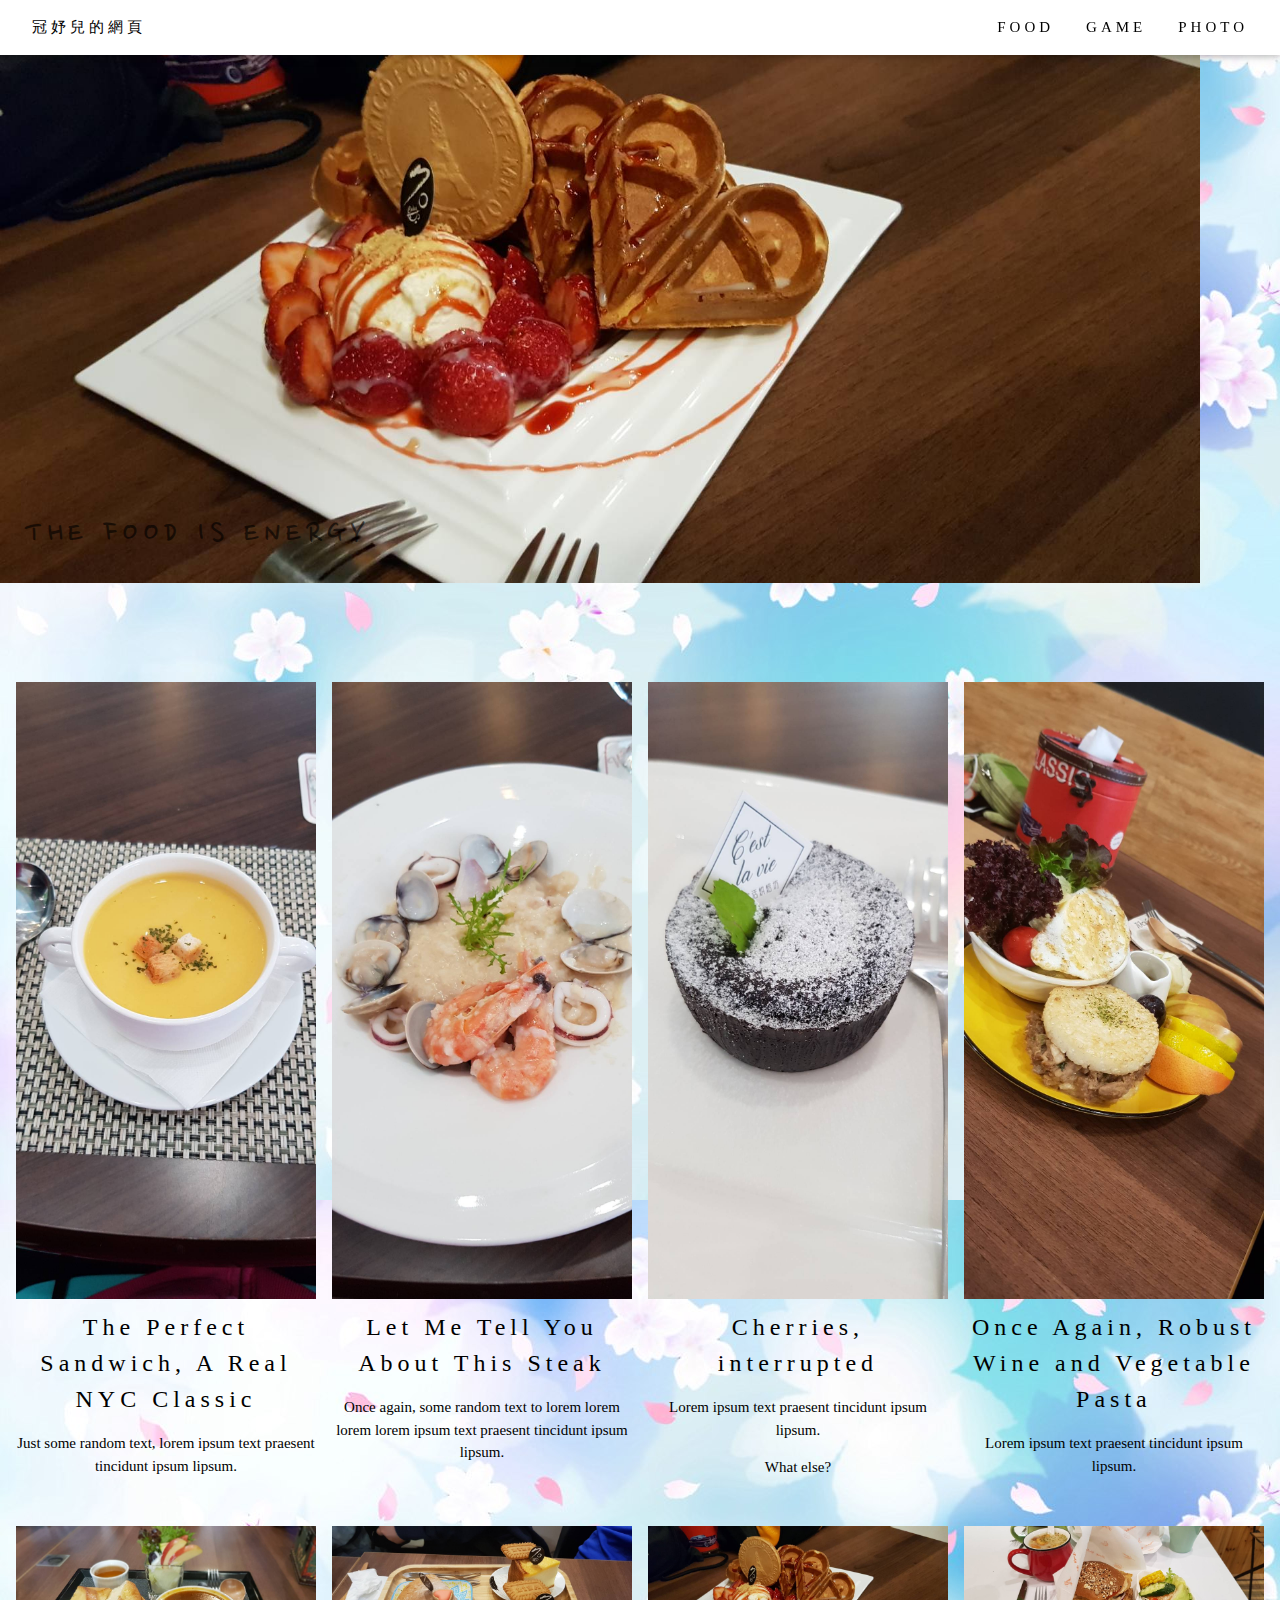
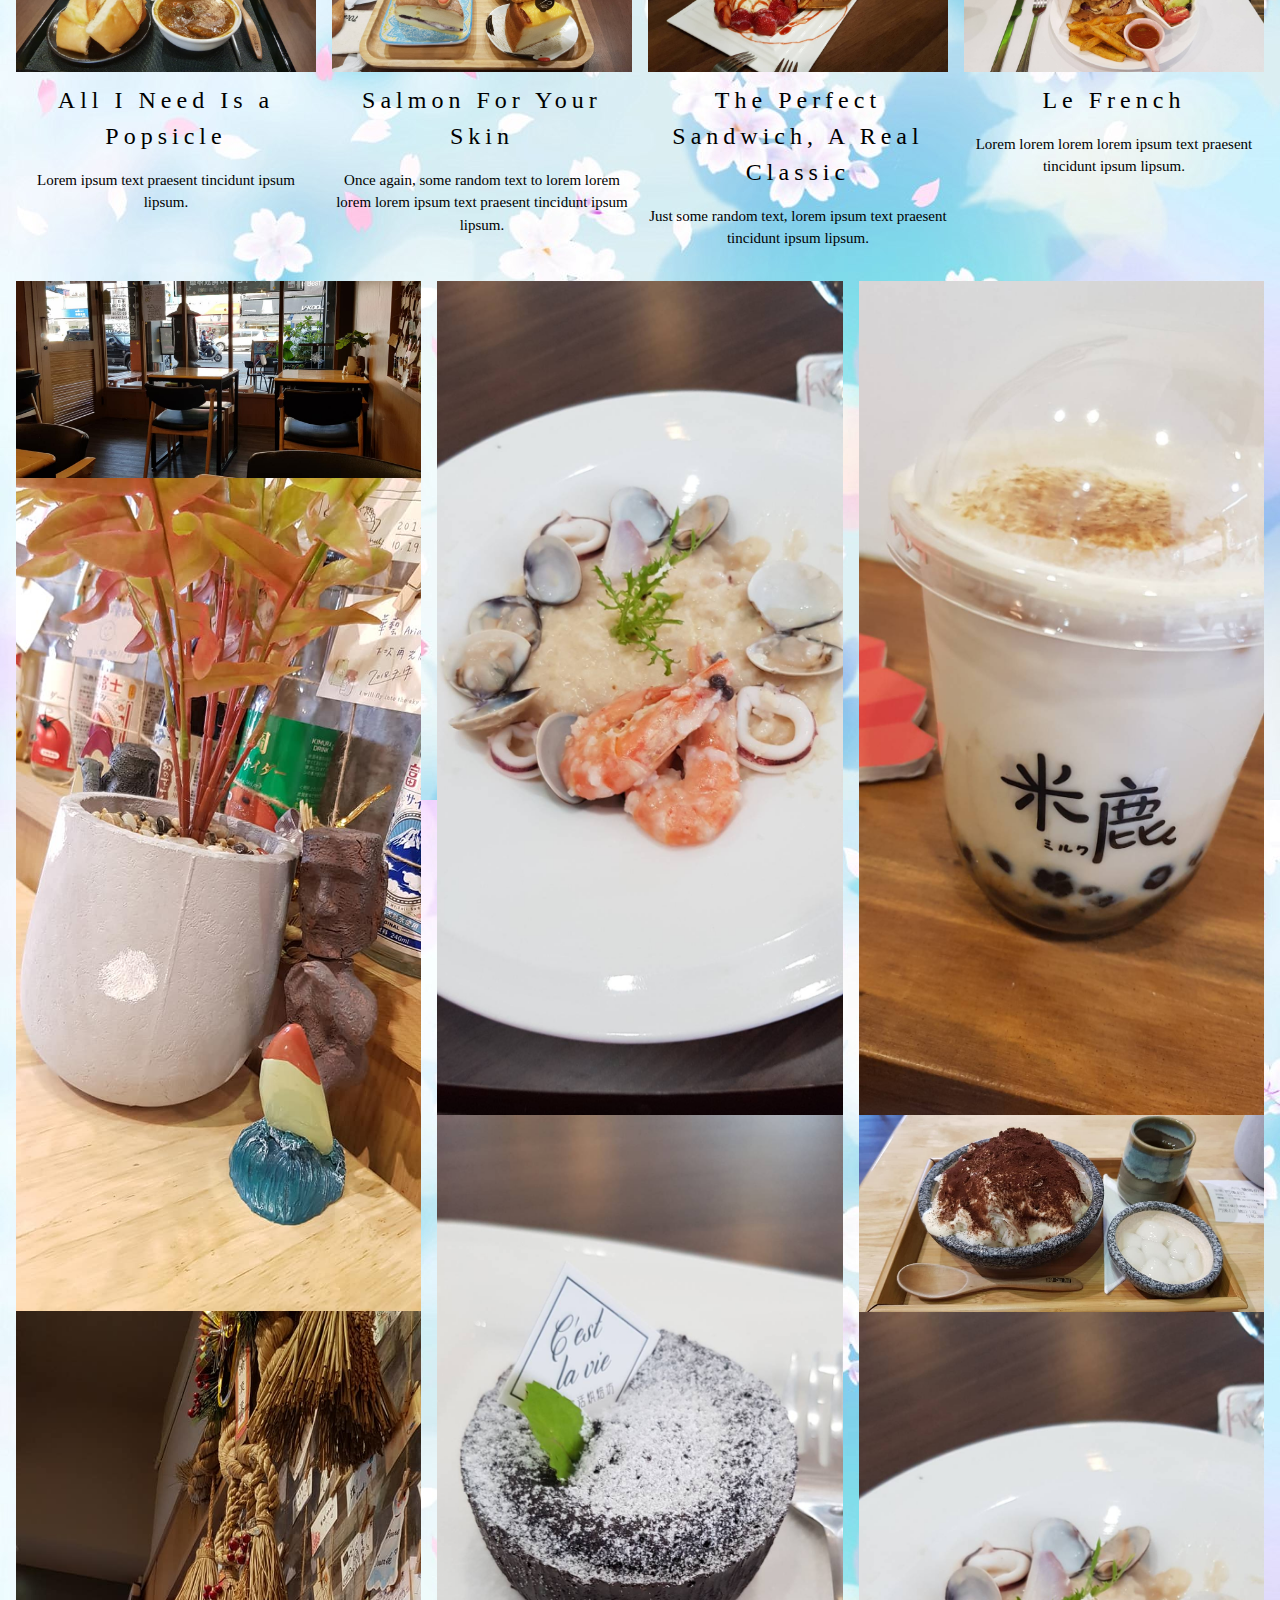
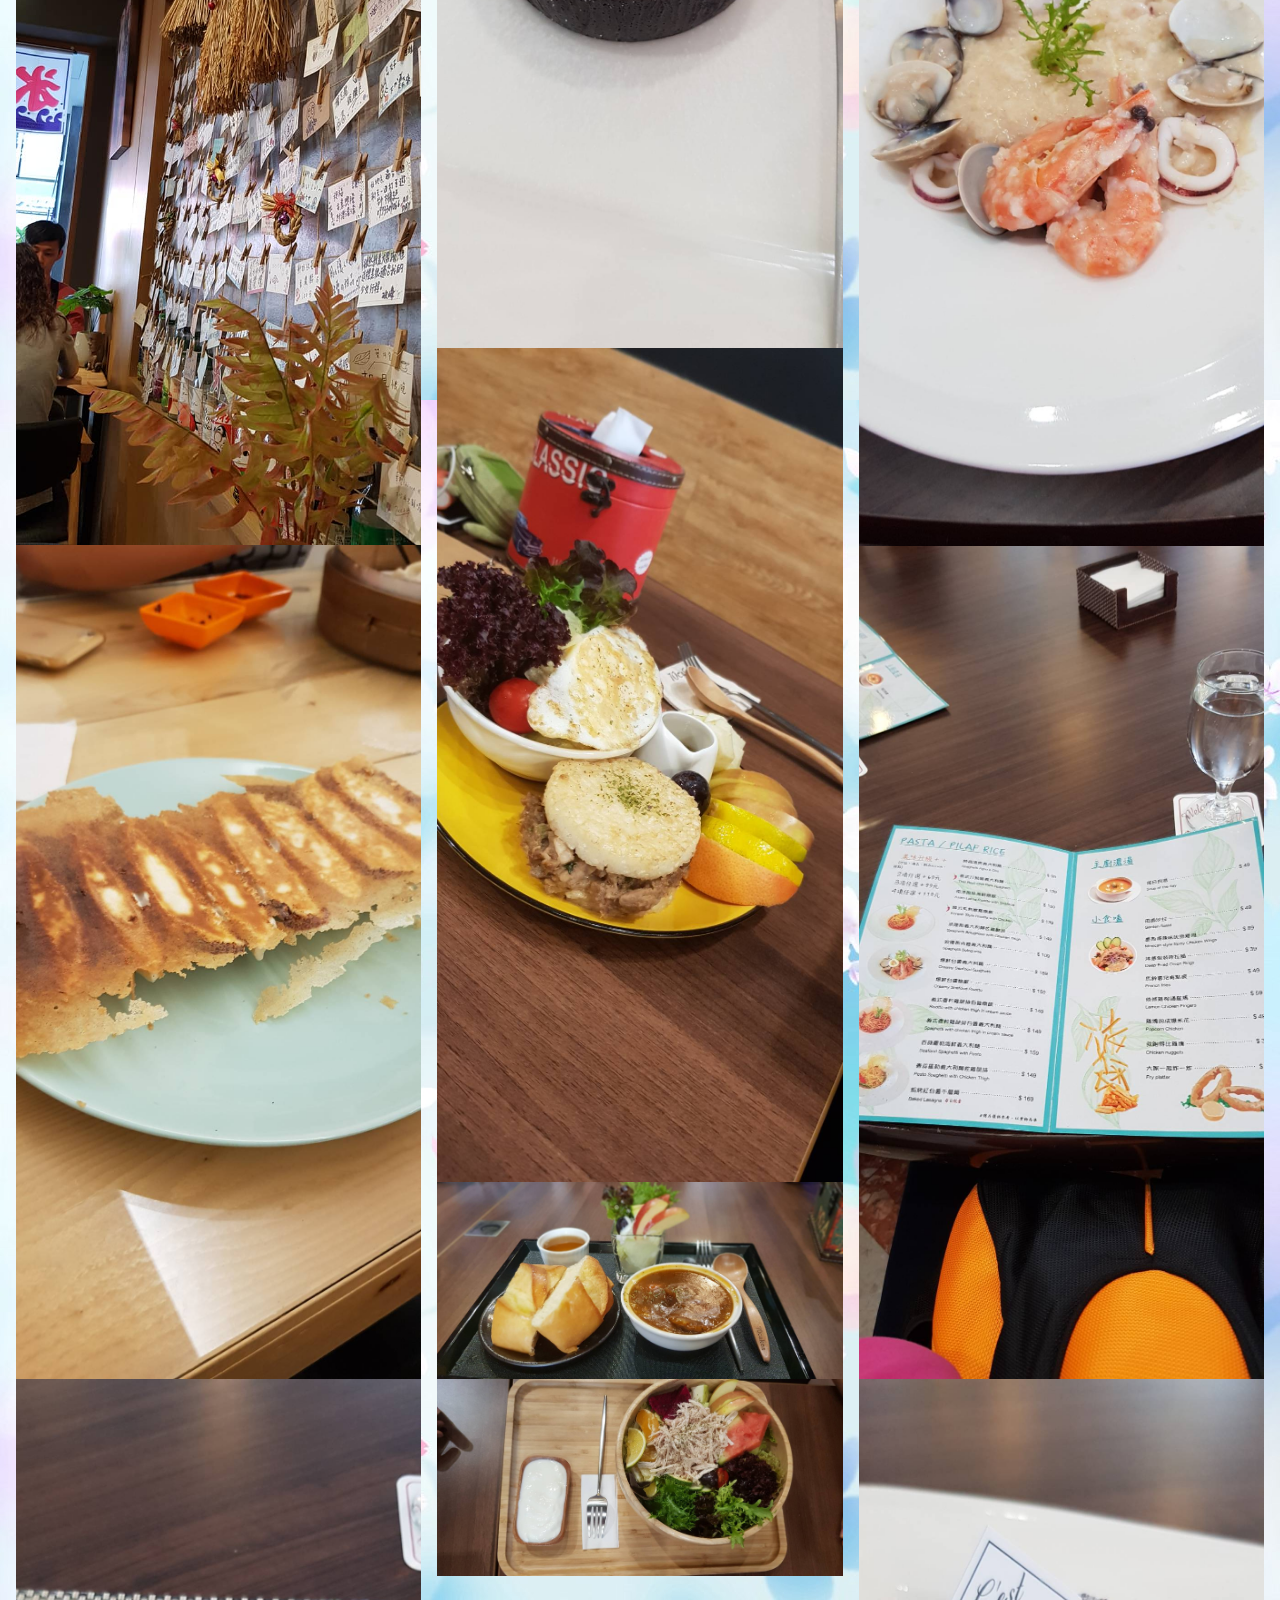
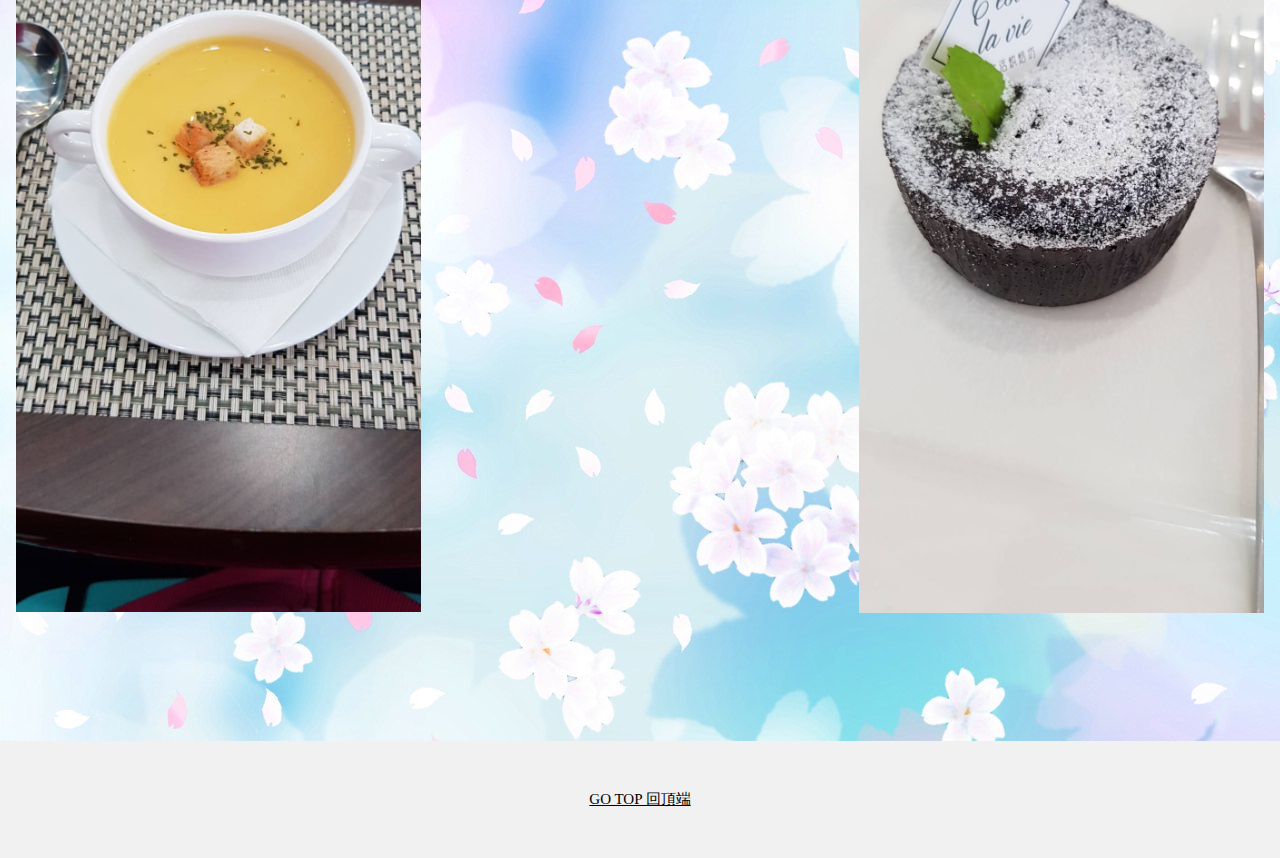
==== commit 5e9272de: "0604" ====
--- a/food.html
+++ b/food.html
@@ -34,6 +34,11 @@
         text-transform: uppercase;
         text-align: left
     }
+    
+    body {
+        background-color: lightskyblue;
+        background-image: url("image/116.jpg")
+    }
 </style>
 
 <body>
@@ -44,7 +49,7 @@
             <a href="index.html" class="w3-bar-item w3-button">冠妤兒的網頁</a>
             <!-- Right-sided navbar links. Hide them on small screens -->
             <div class="w3-right w3-hide-small">
-                <a href="tryw3css_templates_gourmet_catering.htm#about" class="w3-bar-item w3-button">FOOD</a>
+                <a href="food.html" class="w3-bar-item w3-button">FOOD</a>
                 <a href="game.html" class="w3-bar-item w3-button">GAME</a>
                 <a href="photo.html" class="w3-bar-item w3-button">PHOTO</a>
             </div>
@@ -52,10 +57,10 @@
     </div>
 
     <!-- Header -->
-    <header class="w3-display-container w3-content w3-wide" style="max-width:1600px;min-width:500px" id="home">
-        <img class="w3-image" src="image/01.jpg" alt="my best friend" width="1200" height="600">
+    <header class="w3-display-container w3-content w3-wide" style="max-width:1600px;min-width:500px" id="top">
+        <img class="w3-image" src="image/17.jpg" alt="my best friend" width="1200" height="600">
         <div class="w3-display-bottomleft w3-padding-large w3-opacity">
-            <h1 class="w3-xxlarge">My best friend</h1>
+            <h1 class="w3-xxlarge">The Food is energy</h1>
         </div>
     </header>
 
@@ -69,23 +74,23 @@
         <!-- First Photo Grid-->
         <div class="w3-row-padding w3-padding-16 w3-center" id="food">
             <div class="w3-quarter">
-                <img src="image/03.jpg" alt="Sandwich" style="width:100%">
+                <img src="image/09.jpg" alt="Sandwich" style="width:100%">
                 <h3>The Perfect Sandwich, A Real NYC Classic</h3>
                 <p>Just some random text, lorem ipsum text praesent tincidunt ipsum lipsum.</p>
             </div>
             <div class="w3-quarter">
-                <img src="image/04.jpg" alt="Steak" style="width:100%">
+                <img src="image/10.jpg" alt="Steak" style="width:100%">
                 <h3>Let Me Tell You About This Steak</h3>
                 <p>Once again, some random text to lorem lorem lorem lorem ipsum text praesent tincidunt ipsum lipsum.</p>
             </div>
             <div class="w3-quarter">
-                <img src="image/05.jpg" alt="Cherries" style="width:100%">
+                <img src="image/11.jpg" alt="Cherries" style="width:100%">
                 <h3>Cherries, interrupted</h3>
                 <p>Lorem ipsum text praesent tincidunt ipsum lipsum.</p>
                 <p>What else?</p>
             </div>
             <div class="w3-quarter">
-                <img src="image/06.jpg" alt="Pasta and Wine" style="width:100%">
+                <img src="image/12.jpg" alt="Pasta and Wine" style="width:100%">
                 <h3>Once Again, Robust Wine and Vegetable Pasta</h3>
                 <p>Lorem ipsum text praesent tincidunt ipsum lipsum.</p>
             </div>
@@ -94,22 +99,22 @@
         <!-- Second Photo Grid-->
         <div class="w3-row-padding w3-padding-16 w3-center">
             <div class="w3-quarter">
-                <img src="image/07.jpg" alt="Popsicle" style="width:100%">
+                <img src="image/13.jpg" alt="Popsicle" style="width:100%">
                 <h3>All I Need Is a Popsicle</h3>
                 <p>Lorem ipsum text praesent tincidunt ipsum lipsum.</p>
             </div>
             <div class="w3-quarter">
-                <img src="image/09.jpg" alt="Salmon" style="width:100%">
+                <img src="image/15.jpg" alt="Salmon" style="width:100%">
                 <h3>Salmon For Your Skin</h3>
                 <p>Once again, some random text to lorem lorem lorem lorem ipsum text praesent tincidunt ipsum lipsum.</p>
             </div>
             <div class="w3-quarter">
-                <img src="image/10.jpg" alt="Sandwich" style="width:100%">
+                <img src="image/17.jpg" alt="Sandwich" style="width:100%">
                 <h3>The Perfect Sandwich, A Real Classic</h3>
                 <p>Just some random text, lorem ipsum text praesent tincidunt ipsum lipsum.</p>
             </div>
             <div class="w3-quarter">
-                <img src="image/11.jpg" alt="Croissant" style="width:100%">
+                <img src="image/18.jpg" alt="Croissant" style="width:100%">
                 <h3>Le French</h3>
                 <p>Lorem lorem lorem lorem ipsum text praesent tincidunt ipsum lipsum.</p>
             </div>
@@ -117,12 +122,12 @@
 
 
         <!-- Photo Grid -->
-        <div class="w3-row" id="myGrid" style="margin-bottom:128px">
+        <div class="w3-row-padding" id="myGrid" style="margin-bottom:128px">
             <div class="w3-third">
                 <img src="image/03.jpg" style="width:100%">
                 <img src="image/04.jpg" style="width:100%">
                 <img src="image/05.jpg" style="width:100%">
-                <img src="image/06.jpg" style="width:100%">
+
                 <img src="image/07.jpg" style="width:100%">
                 <img src="image/09.jpg" style="width:100%">
             </div>
@@ -132,17 +137,17 @@
                 <img src="image/11.jpg" style="width:100%">
                 <img src="image/12.jpg" style="width:100%">
                 <img src="image/13.jpg" style="width:100%">
+
                 <img src="image/14.jpg" style="width:100%">
-                <img src="image/15.jpg" style="width:100%">
             </div>
 
             <div class="w3-third">
                 <img src="image/16.jpg" style="width:100%">
-                <img src="image/17.jpg" style="width:100%">
-                <img src="image/18.jpg" style="width:100%">
-                <img src="image/2.jpg" style="width:100%">
-                <img src="image/1.jpg" style="width:100%">
                 <img src="image/01.jpg" style="width:100%">
+
+                <img src="image/10.jpg" style="width:100%">
+                <img src="image/08.jpg" style="width:100%">
+                <img src="image/11.jpg" style="width:100%">
             </div>
         </div>
 
@@ -156,7 +161,7 @@
 
     <!-- Footer -->
     <footer class="w3-center w3-light-grey w3-padding-32">
-        <p>Powered by <a href="default.htm" title="W3.CSS" target="_blank" class="w3-hover-text-green">w3.css</a></p>
+        <p><a href="#top">GO TOP 回頂端</a></p>
     </footer>
 
 </body>
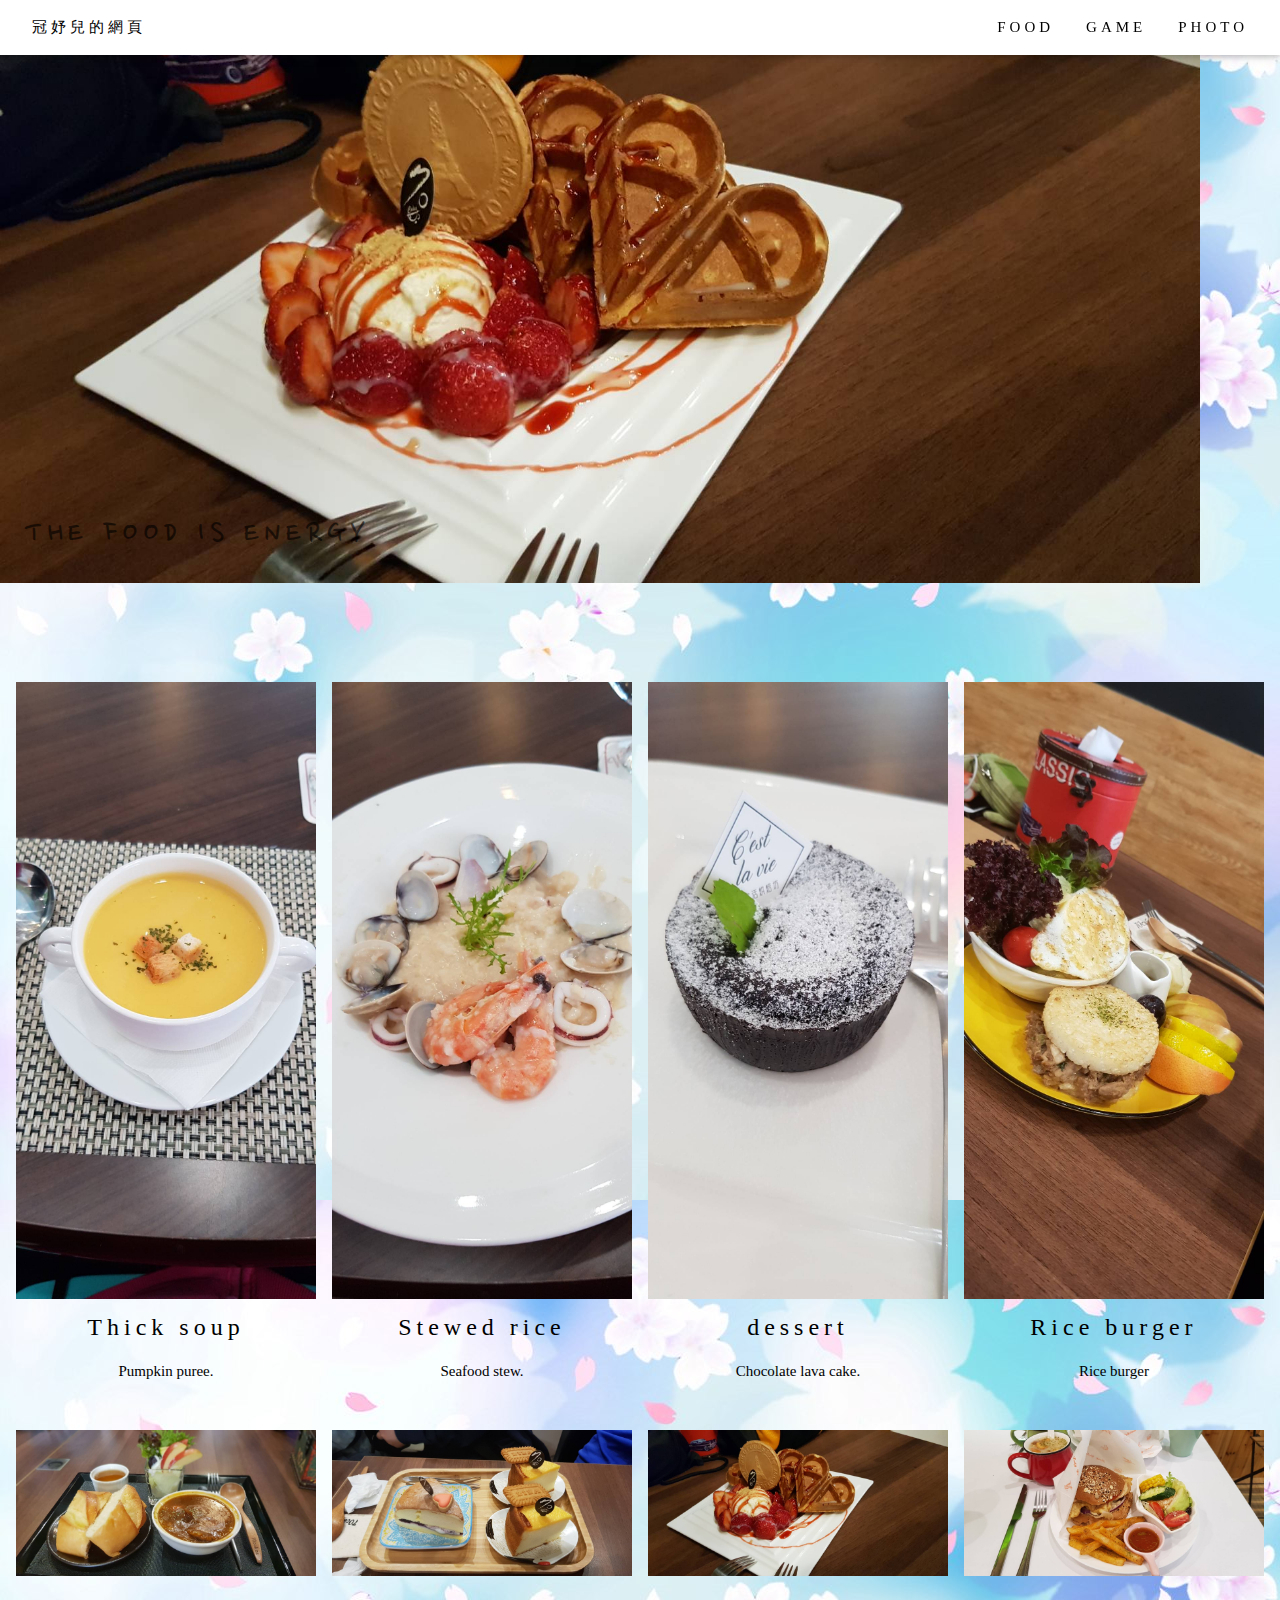
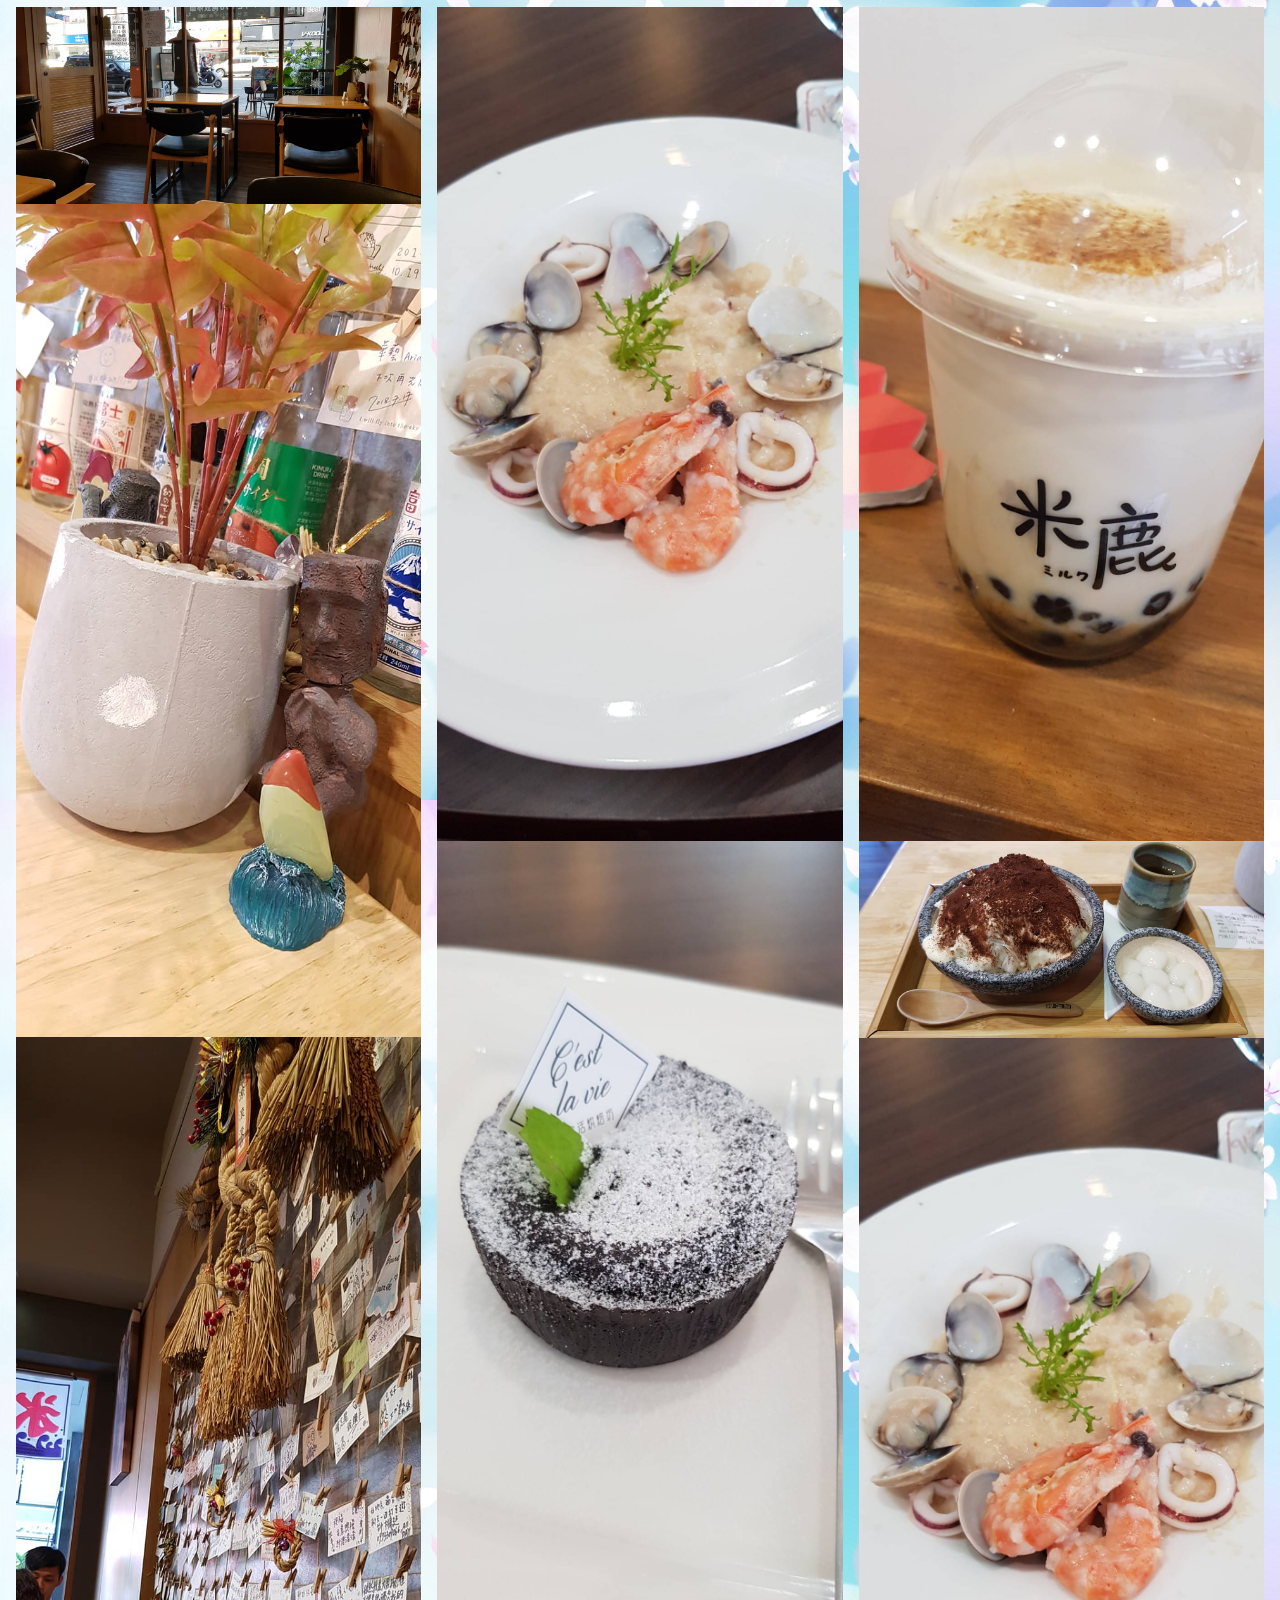
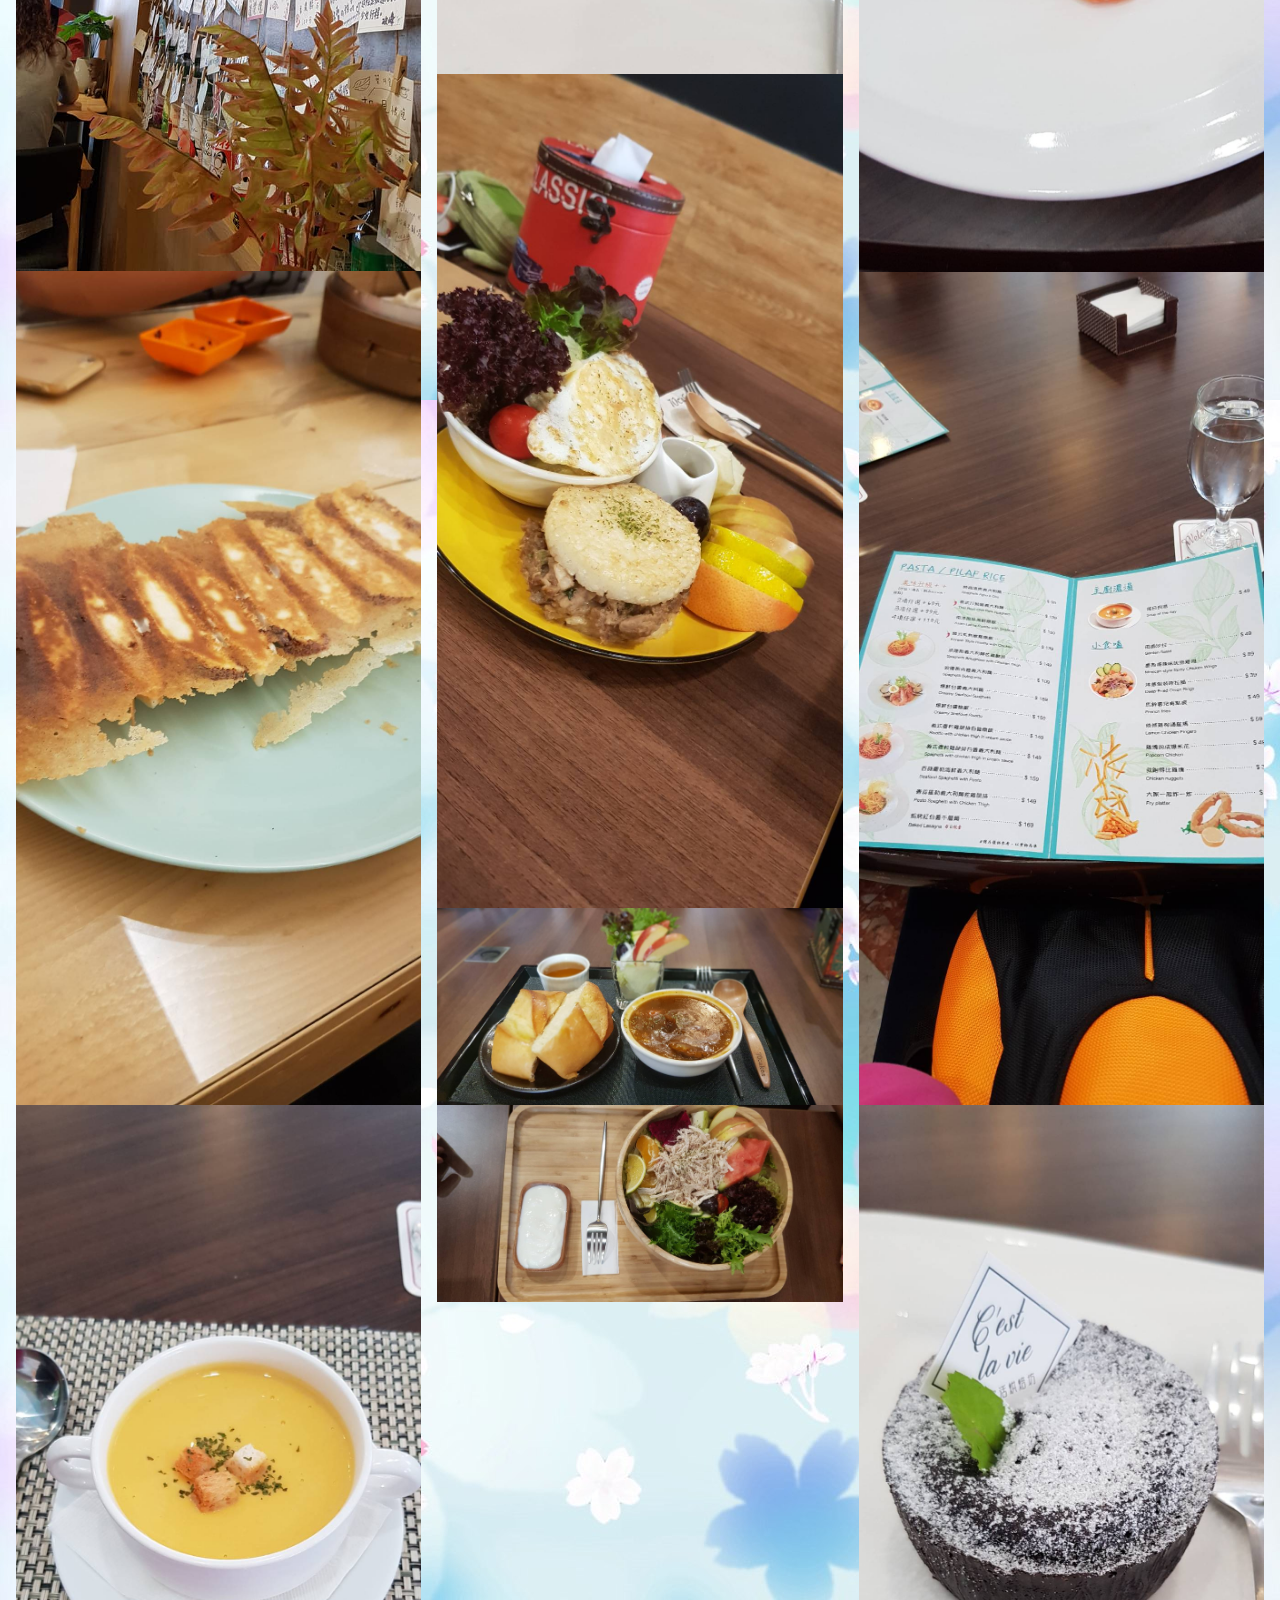
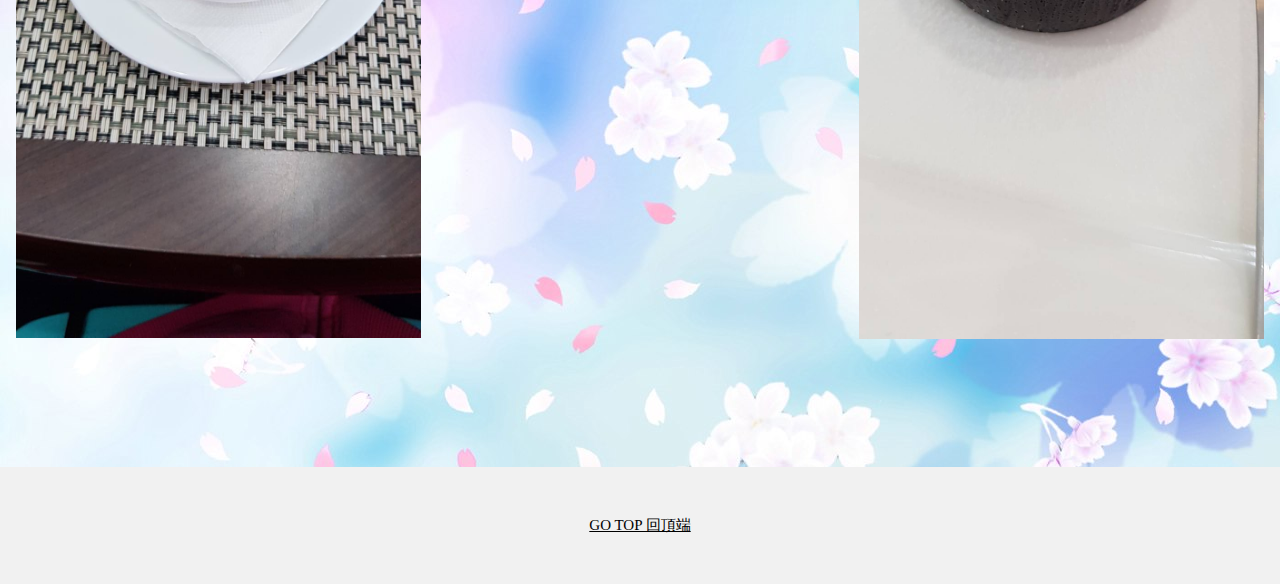
==== commit 5237e708: "0604" ====
--- a/food.html
+++ b/food.html
@@ -75,24 +75,27 @@
         <div class="w3-row-padding w3-padding-16 w3-center" id="food">
             <div class="w3-quarter">
                 <img src="image/09.jpg" alt="Sandwich" style="width:100%">
-                <h3>The Perfect Sandwich, A Real NYC Classic</h3>
-                <p>Just some random text, lorem ipsum text praesent tincidunt ipsum lipsum.</p>
+                <h3>Thick soup</h3>
+                <p>
+                    Pumpkin puree.</p>
             </div>
             <div class="w3-quarter">
                 <img src="image/10.jpg" alt="Steak" style="width:100%">
-                <h3>Let Me Tell You About This Steak</h3>
-                <p>Once again, some random text to lorem lorem lorem lorem ipsum text praesent tincidunt ipsum lipsum.</p>
+                <h3>
+                    Stewed rice</h3>
+                <p>
+                    Seafood stew.</p>
             </div>
             <div class="w3-quarter">
                 <img src="image/11.jpg" alt="Cherries" style="width:100%">
-                <h3>Cherries, interrupted</h3>
-                <p>Lorem ipsum text praesent tincidunt ipsum lipsum.</p>
-                <p>What else?</p>
+                <h3>dessert</h3>
+                <p>Chocolate lava cake.</p>
+
             </div>
             <div class="w3-quarter">
                 <img src="image/12.jpg" alt="Pasta and Wine" style="width:100%">
-                <h3>Once Again, Robust Wine and Vegetable Pasta</h3>
-                <p>Lorem ipsum text praesent tincidunt ipsum lipsum.</p>
+                <h3>Rice burger</h3>
+                <p>Rice burger</p>
             </div>
         </div>
 
@@ -100,23 +103,23 @@
         <div class="w3-row-padding w3-padding-16 w3-center">
             <div class="w3-quarter">
                 <img src="image/13.jpg" alt="Popsicle" style="width:100%">
-                <h3>All I Need Is a Popsicle</h3>
-                <p>Lorem ipsum text praesent tincidunt ipsum lipsum.</p>
+                <h3></h3>
+                <p></p>
             </div>
             <div class="w3-quarter">
                 <img src="image/15.jpg" alt="Salmon" style="width:100%">
-                <h3>Salmon For Your Skin</h3>
-                <p>Once again, some random text to lorem lorem lorem lorem ipsum text praesent tincidunt ipsum lipsum.</p>
+                <h3></h3>
+                <p></p>
             </div>
             <div class="w3-quarter">
                 <img src="image/17.jpg" alt="Sandwich" style="width:100%">
-                <h3>The Perfect Sandwich, A Real Classic</h3>
-                <p>Just some random text, lorem ipsum text praesent tincidunt ipsum lipsum.</p>
+                <h3></h3>
+                <p></p>
             </div>
             <div class="w3-quarter">
                 <img src="image/18.jpg" alt="Croissant" style="width:100%">
-                <h3>Le French</h3>
-                <p>Lorem lorem lorem lorem ipsum text praesent tincidunt ipsum lipsum.</p>
+                <h3></h3>
+                <p></p>
             </div>
         </div>
 
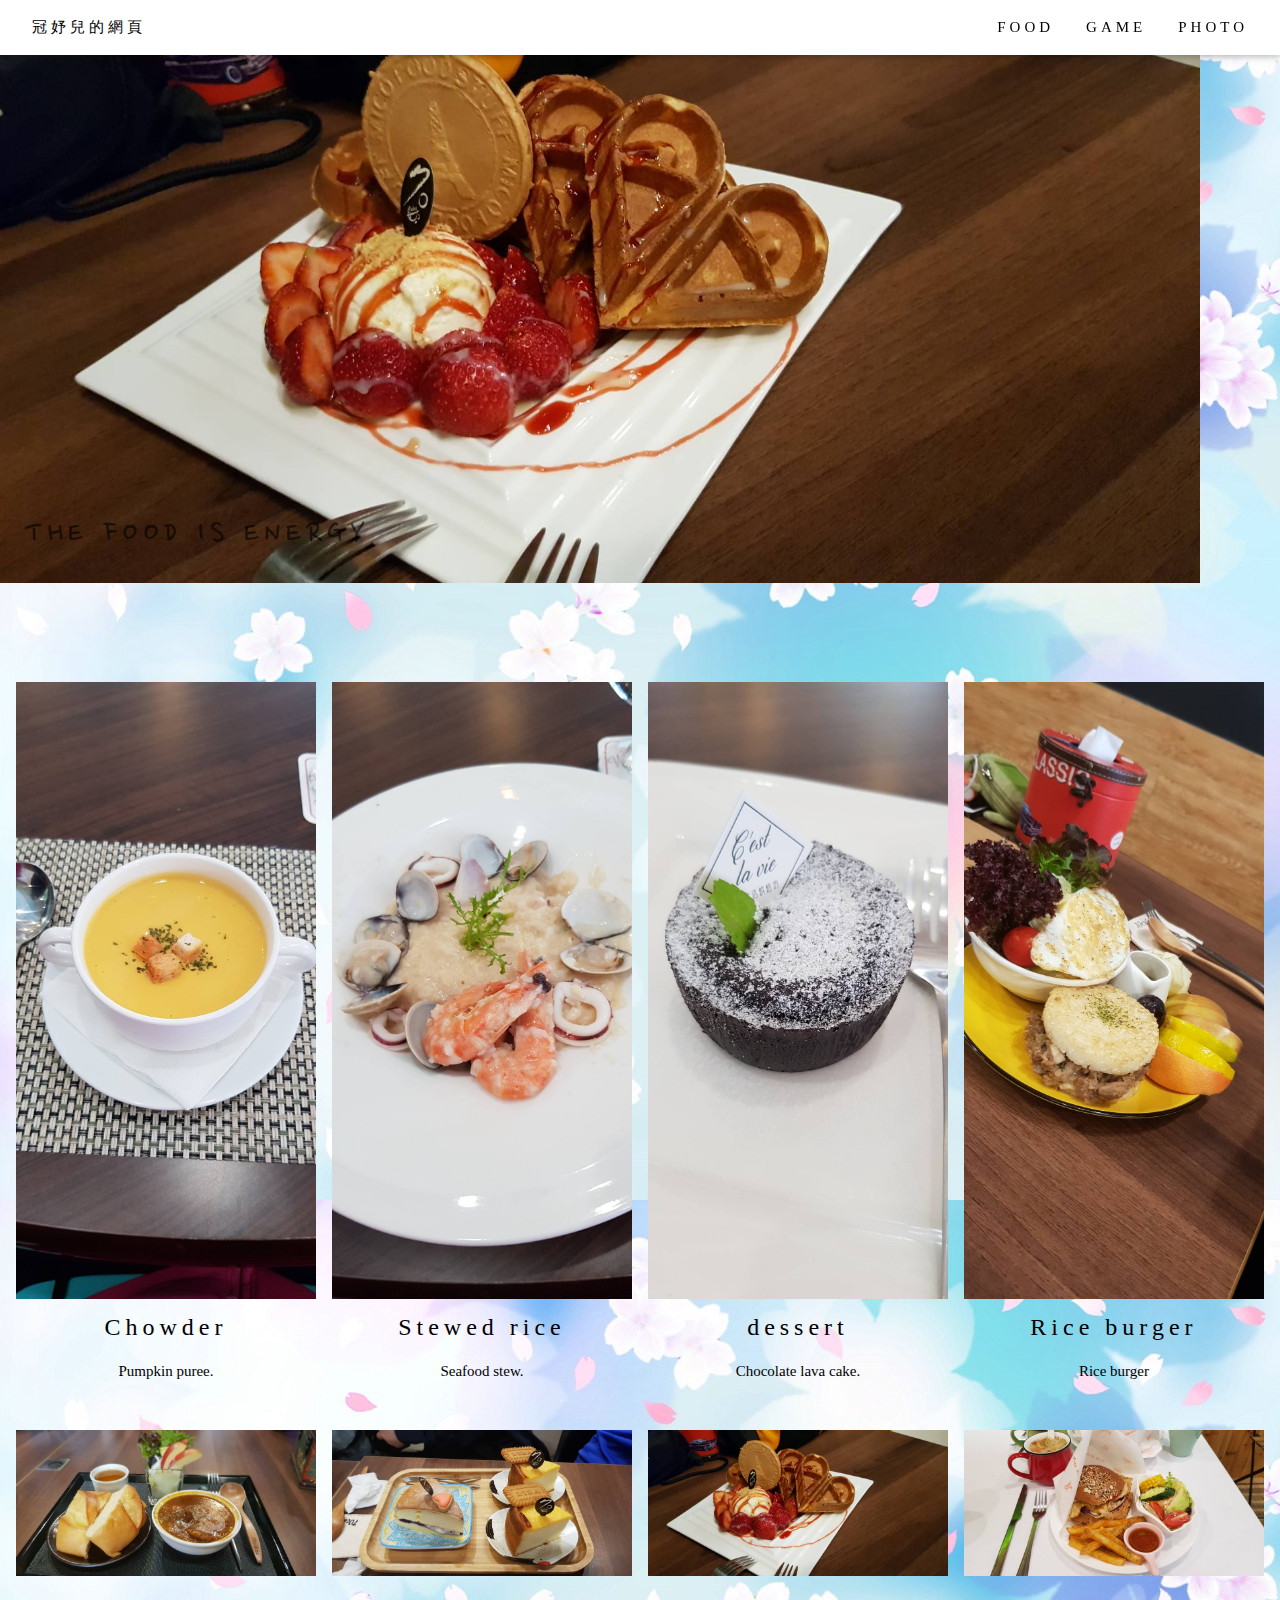
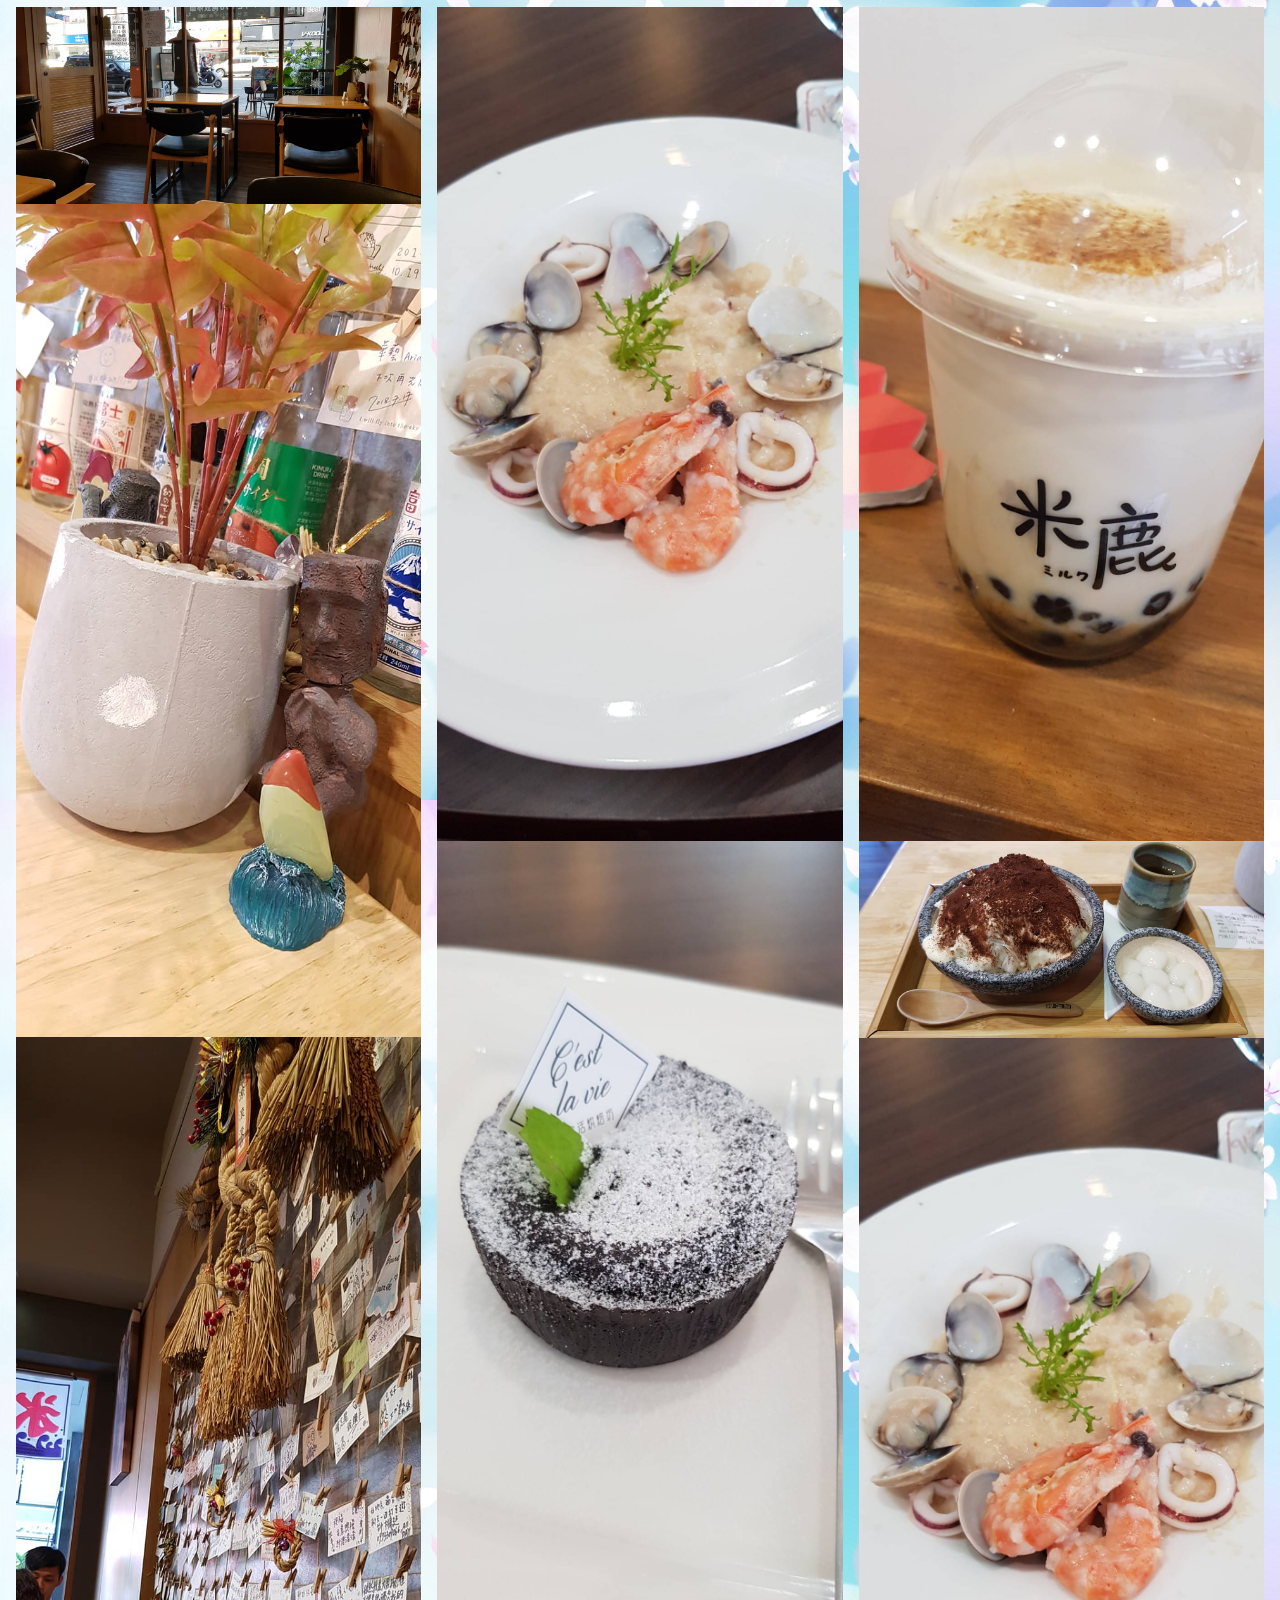
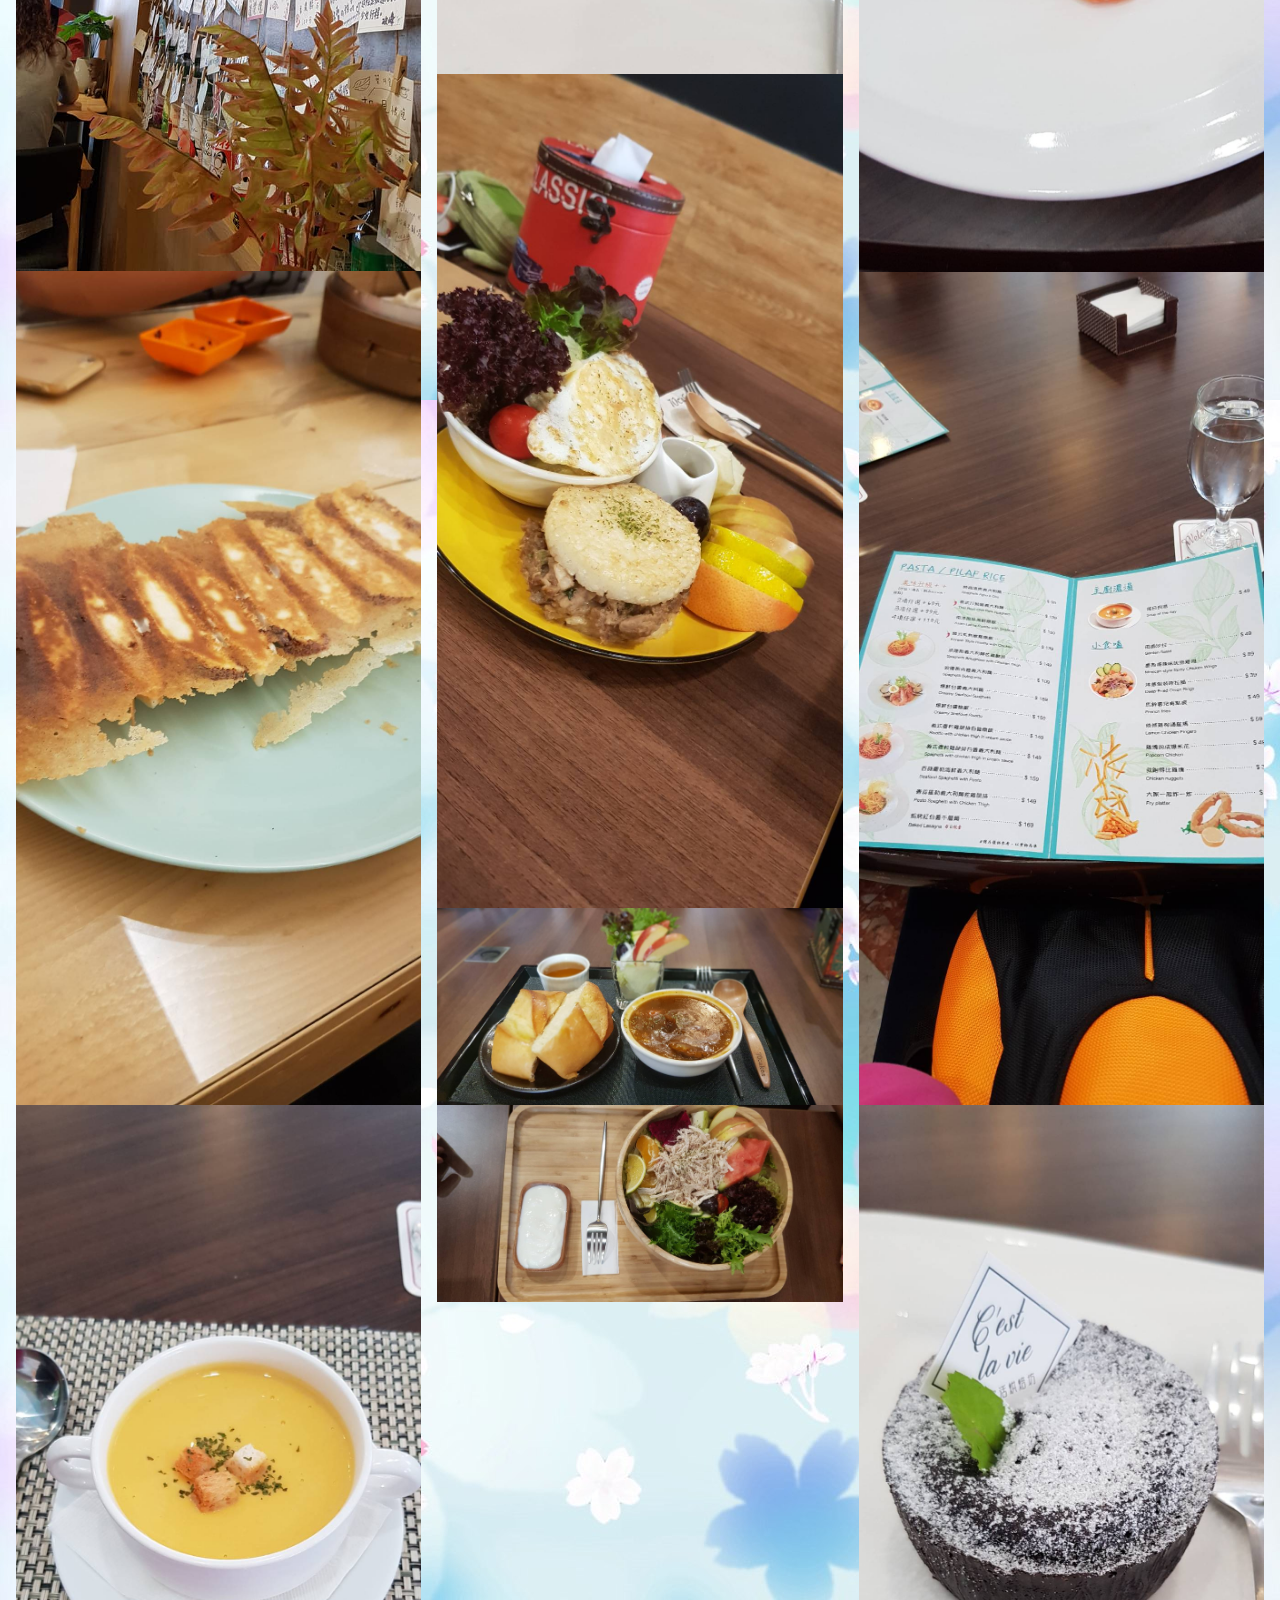
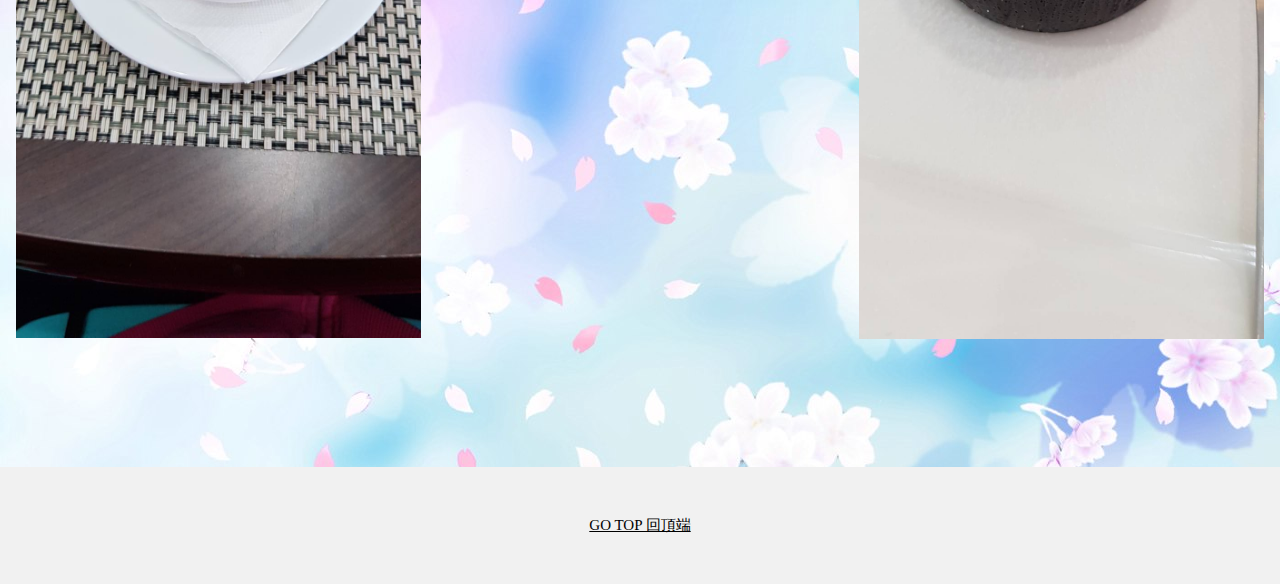
==== commit e5da0638: "0612" ====
--- a/food.html
+++ b/food.html
@@ -75,7 +75,7 @@
         <div class="w3-row-padding w3-padding-16 w3-center" id="food">
             <div class="w3-quarter">
                 <img src="image/09.jpg" alt="Sandwich" style="width:100%">
-                <h3>Thick soup</h3>
+                <h3>Chowder</h3>
                 <p>
                     Pumpkin puree.</p>
             </div>
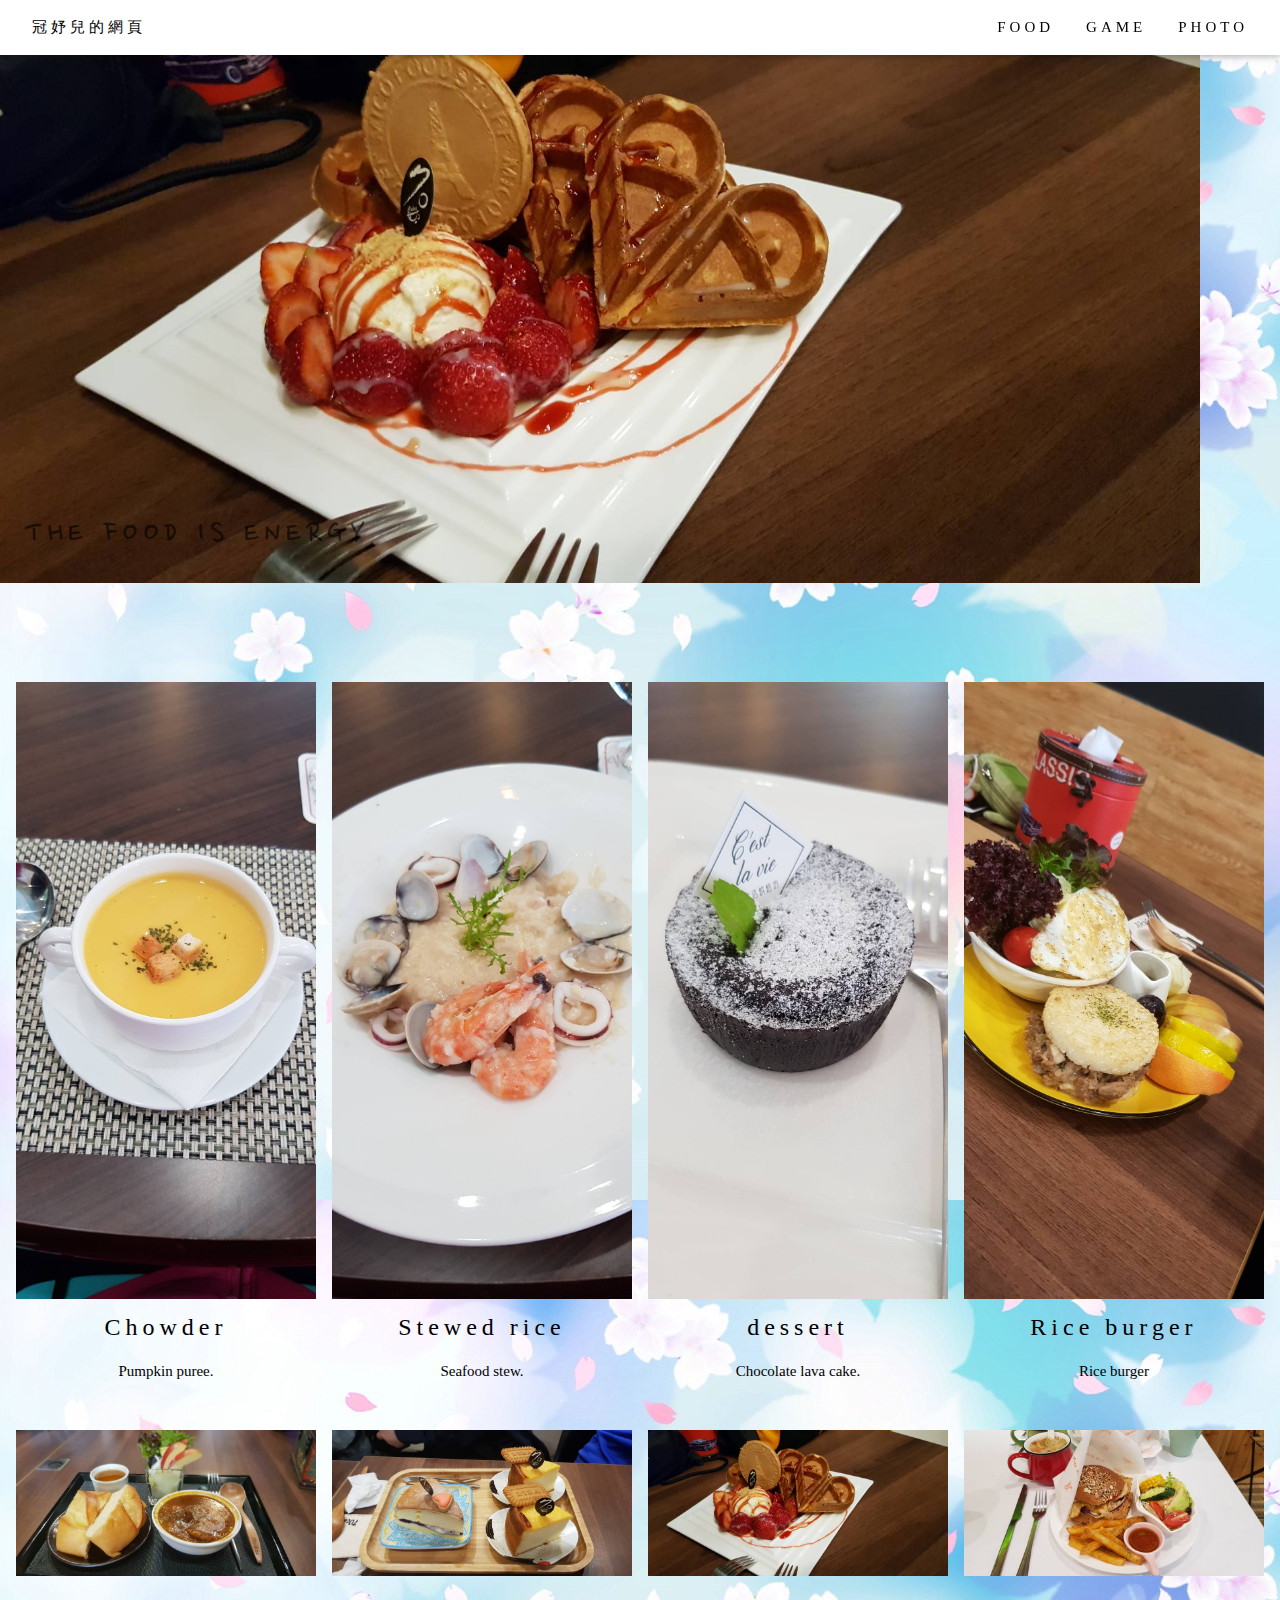
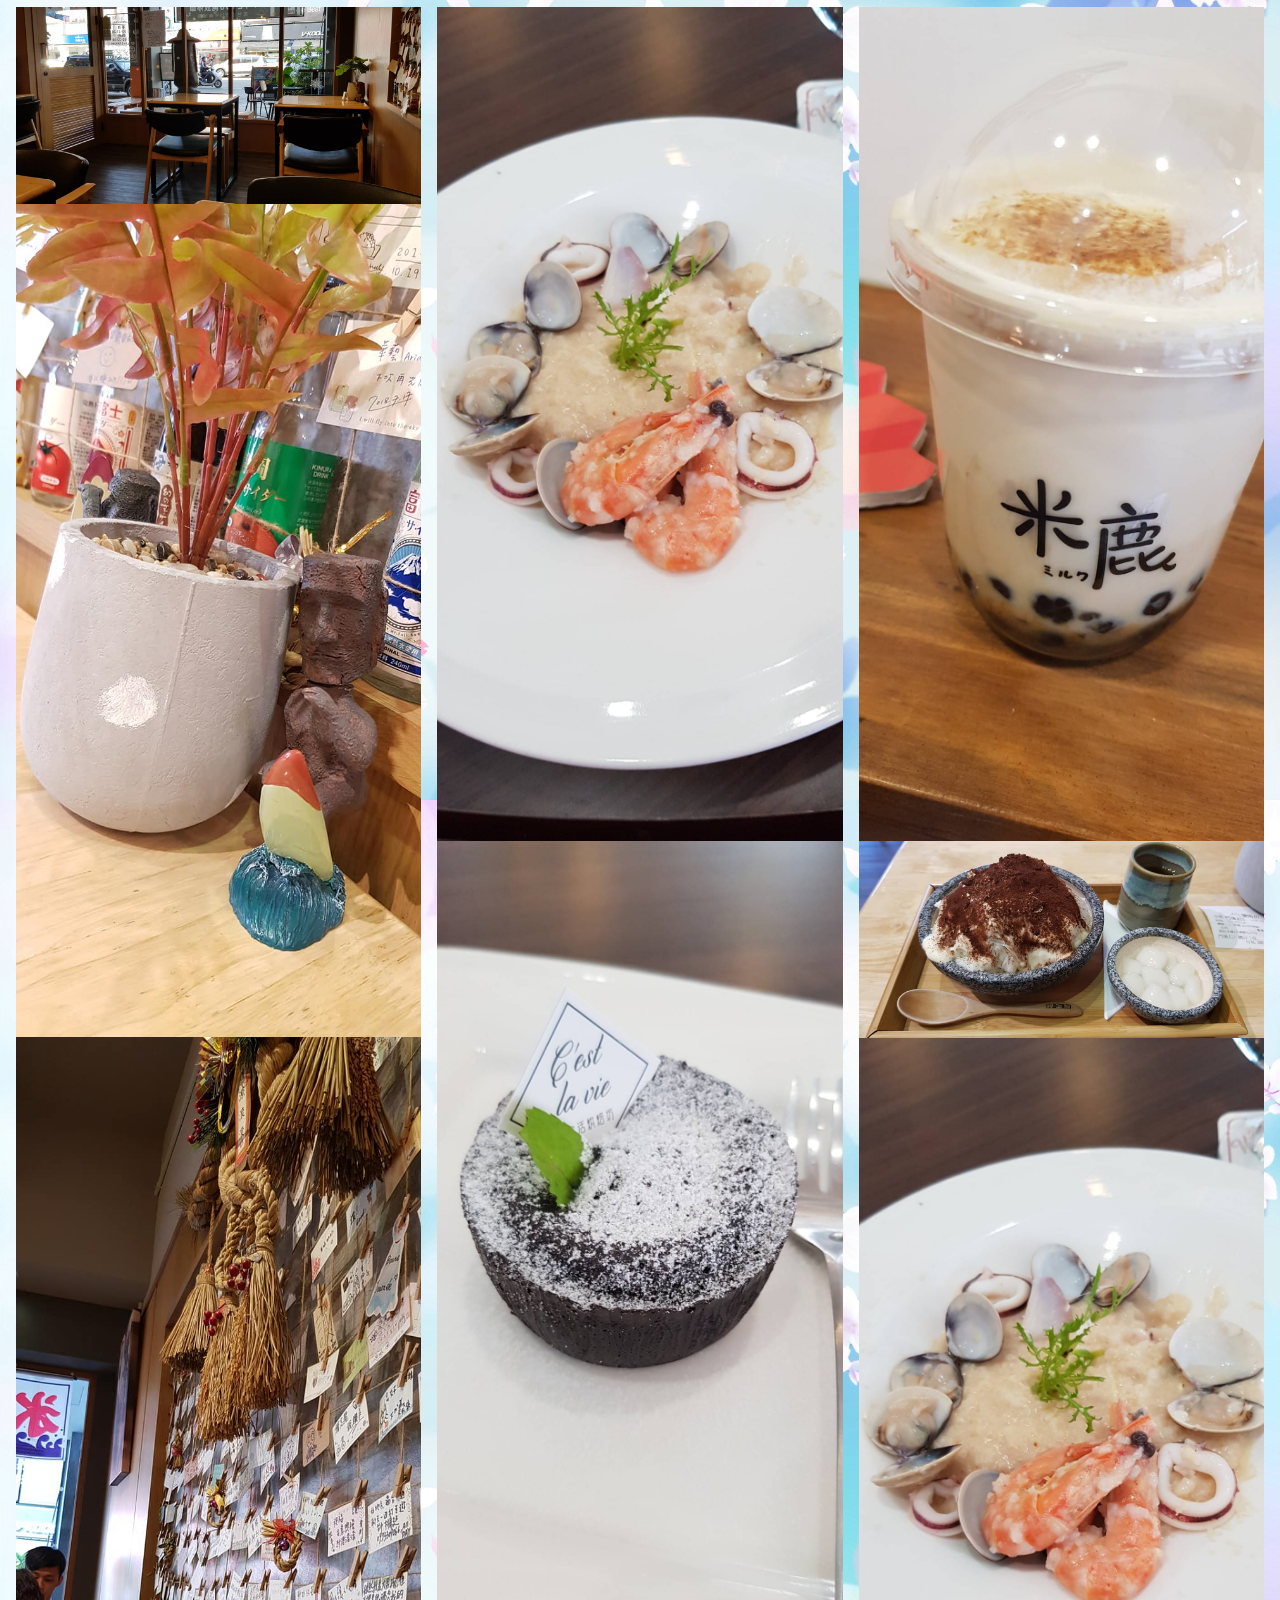
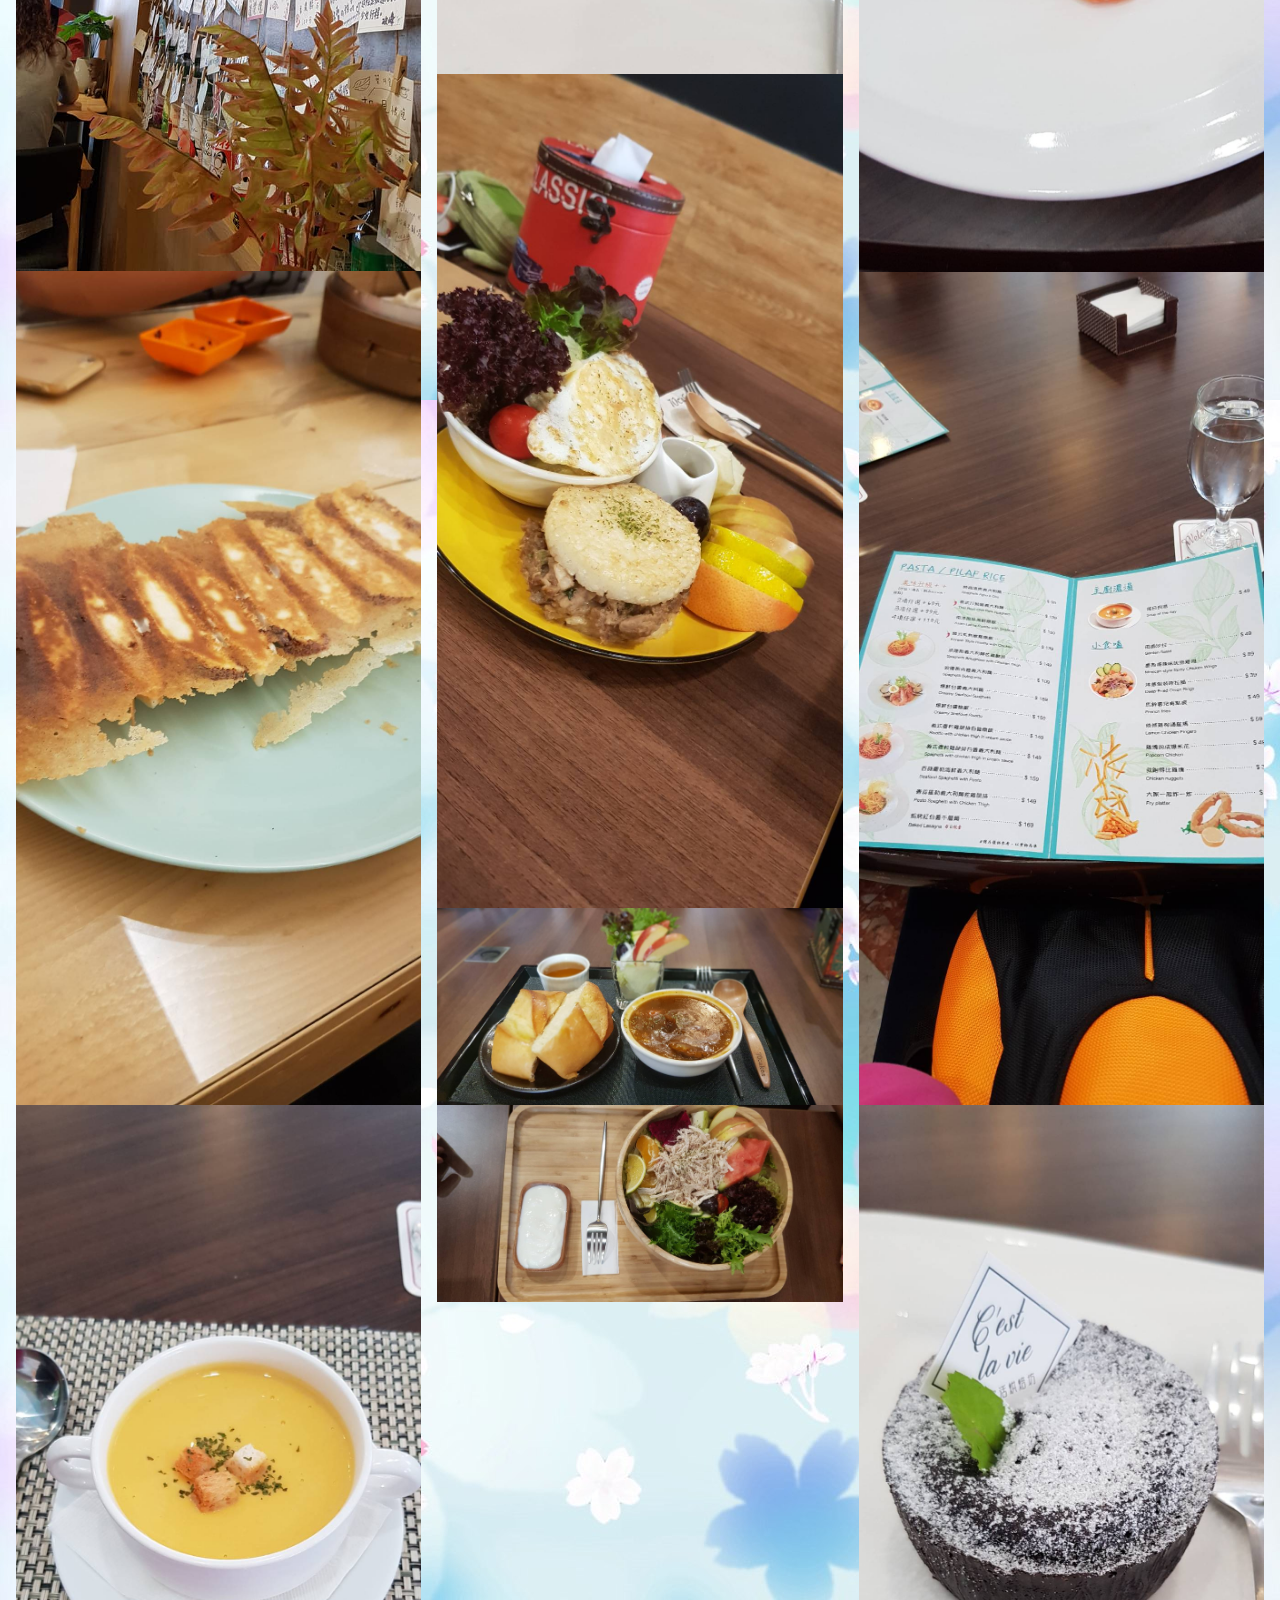
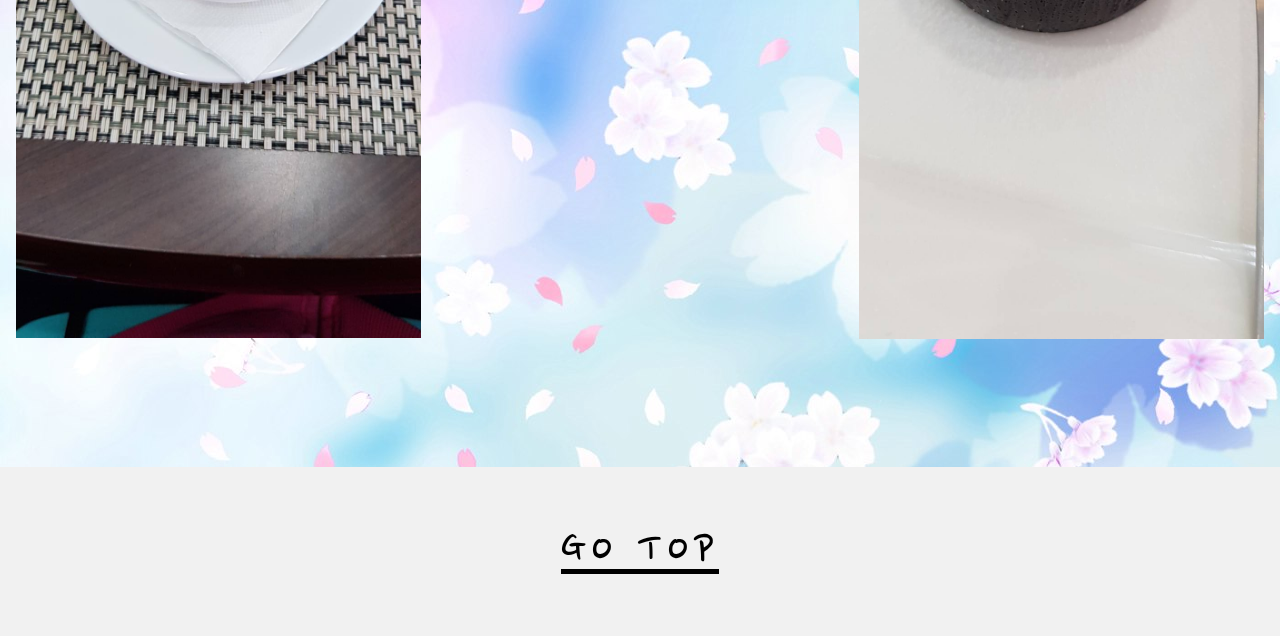
==== commit fd2b7afe: "0615" ====
--- a/food.html
+++ b/food.html
@@ -25,7 +25,6 @@
         font-family: 'Nanum Pen Script', cursive;
         font-size: 50px;
         text-transform: uppercase;
-        text-align: left
     }
     
     h5 {
@@ -164,7 +163,11 @@
 
     <!-- Footer -->
     <footer class="w3-center w3-light-grey w3-padding-32">
-        <p><a href="#top">GO TOP 回頂端</a></p>
+        <p>
+            <a href="#top">
+                <h1>GO TOP</h1>
+            </a>
+        </p>
     </footer>
 
 </body>
